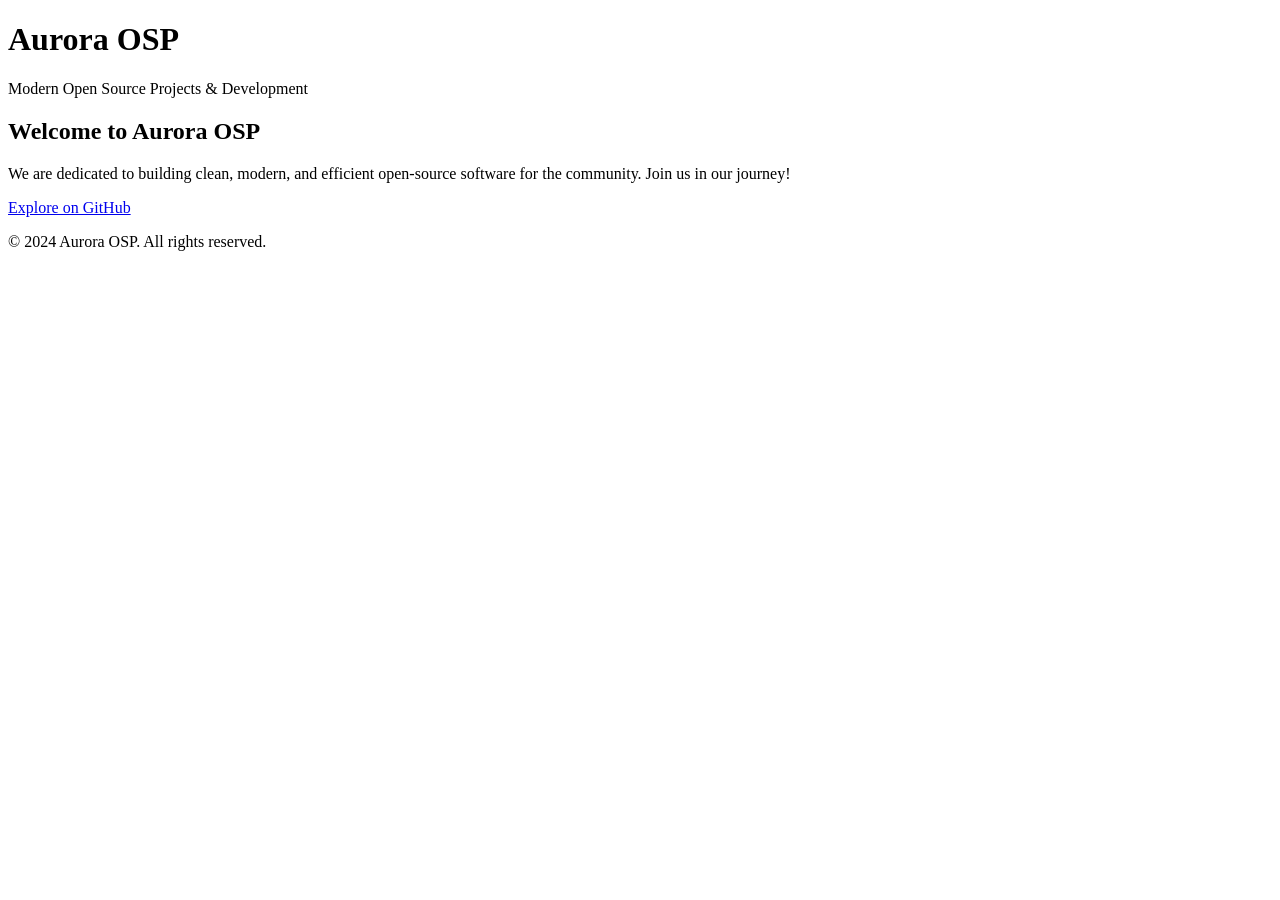
==== index.html @ bedba3b6 "Create index.html" ====
<!DOCTYPE html>
<html lang="en">
<head>
  <meta charset="UTF-8">
  <meta name="viewport" content="width=device-width, initial-scale=1.0">
  <meta name="description" content="Aurora OSP - Modern Open Source Projects">
  <title>Aurora OSP</title>
  <link rel="stylesheet" href="style.css">
</head>
<body>

  <header>
    <div class="container">
      <h1>Aurora OSP</h1>
      <p>Modern Open Source Projects & Development</p>
    </div>
  </header>

  <section class="content">
    <div class="container">
      <h2>Welcome to Aurora OSP</h2>
      <p>We are dedicated to building clean, modern, and efficient open-source software for the community. Join us in our journey!</p>
      <a href="https://github.com/AuroraOSP" class="btn">Explore on GitHub</a>
    </div>
  </section>

  <footer>
    <div class="container">
      <p>© 2024 Aurora OSP. All rights reserved.</p>
    </div>
  </footer>

</body>
</html>
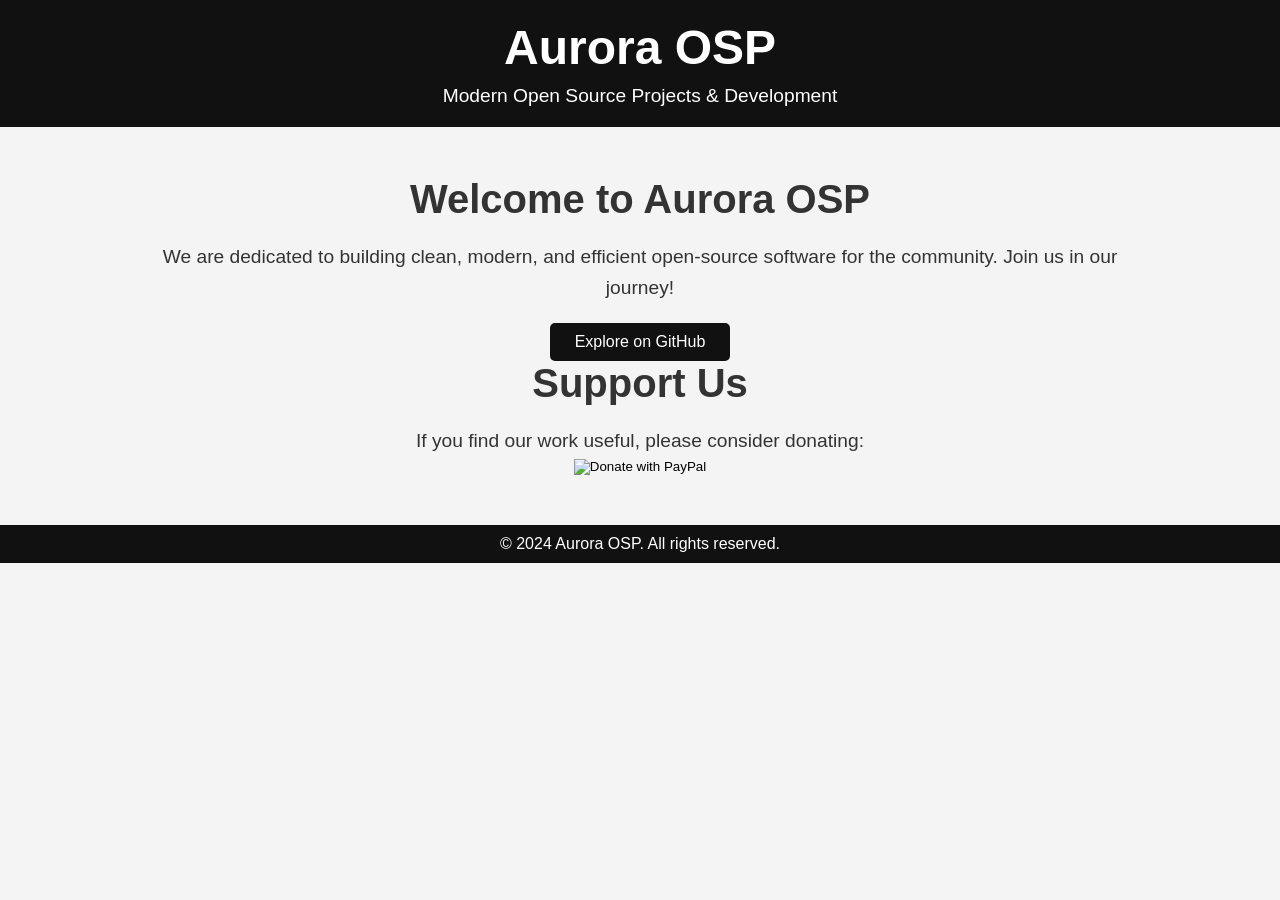
==== commit e3a84de4: "Add donation link" ====
--- a/index.html
+++ b/index.html
@@ -22,8 +22,15 @@
       <p>We are dedicated to building clean, modern, and efficient open-source software for the community. Join us in our journey!</p>
       <a href="https://github.com/AuroraOSP" class="btn">Explore on GitHub</a>
     </div>
+
+    <h2>Support Us</h2>
+      <p>If you find our work useful, please consider donating:</p>
+      <form action="https://www.paypal.me/niv268" method="get" target="_blank">
+      <input type="image" src="https://www.paypalobjects.com/en_US/i/btn/btn_donate_LG.gif" border="0" name="submit" alt="Donate with PayPal">
+    </form>
   </section>
 
+  
   <footer>
     <div class="container">
       <p>© 2024 Aurora OSP. All rights reserved.</p>
--- a/style.css
+++ b/style.css
@@ -0,0 +1,69 @@
+* {
+  margin: 0;
+  padding: 0;
+  box-sizing: border-box;
+}
+
+body {
+  font-family: 'Arial', sans-serif;
+  background-color: #f4f4f4;
+  color: #333;
+}
+
+header {
+  background-color: #111;
+  color: #fff;
+  padding: 20px 0;
+  text-align: center;
+}
+
+header h1 {
+  font-size: 3rem;
+}
+
+header p {
+  font-size: 1.2rem;
+  margin-top: 10px;
+}
+
+.container {
+  width: 80%;
+  margin: 0 auto;
+}
+
+section.content {
+  padding: 50px 0;
+  text-align: center;
+}
+
+section.content h2 {
+  font-size: 2.5rem;
+  margin-bottom: 20px;
+}
+
+section.content p {
+  font-size: 1.2rem;
+  line-height: 1.6;
+}
+
+.btn {
+  display: inline-block;
+  margin-top: 20px;
+  padding: 10px 25px;
+  background-color: #111;
+  color: #fff;
+  text-decoration: none;
+  border-radius: 5px;
+  transition: background-color 0.3s ease;
+}
+
+.btn:hover {
+  background-color: #444;
+}
+
+footer {
+  background-color: #111;
+  color: #fff;
+  padding: 10px 0;
+  text-align: center;
+}
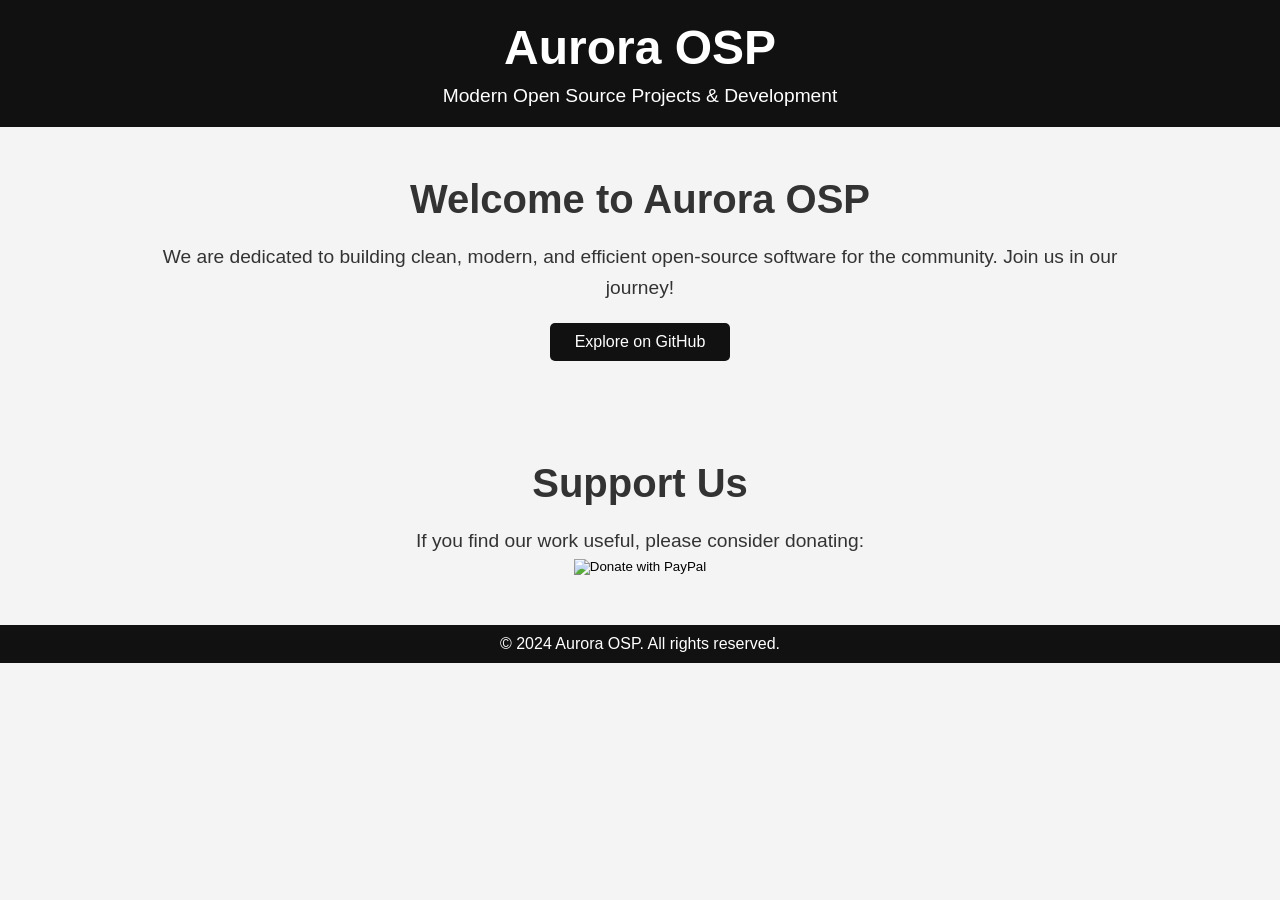
==== commit 8311947c: "Add some space after the ecplore button" ====
--- a/index.html
+++ b/index.html
@@ -23,14 +23,15 @@
       <a href="https://github.com/AuroraOSP" class="btn">Explore on GitHub</a>
     </div>
 
-    <h2>Support Us</h2>
+    <div class="container support-us">
+      <h2>Support Us</h2>
       <p>If you find our work useful, please consider donating:</p>
       <form action="https://www.paypal.me/niv268" method="get" target="_blank">
-      <input type="image" src="https://www.paypalobjects.com/en_US/i/btn/btn_donate_LG.gif" border="0" name="submit" alt="Donate with PayPal">
-    </form>
+        <input type="image" src="https://www.paypalobjects.com/en_US/i/btn/btn_donate_LG.gif" border="0" name="submit" alt="Donate with PayPal">
+      </form>
+    </div>
   </section>
 
-  
   <footer>
     <div class="container">
       <p>© 2024 Aurora OSP. All rights reserved.</p>
--- a/style.css
+++ b/style.css
@@ -49,6 +49,7 @@
 .btn {
   display: inline-block;
   margin-top: 20px;
+  margin-bottom: 50px;
   padding: 10px 25px;
   background-color: #111;
   color: #fff;
@@ -61,9 +62,13 @@
   background-color: #444;
 }
 
+.support-us {
+  margin-top: 50px;
+}
+
 footer {
   background-color: #111;
   color: #fff;
   padding: 10px 0;
   text-align: center;
-}
+}
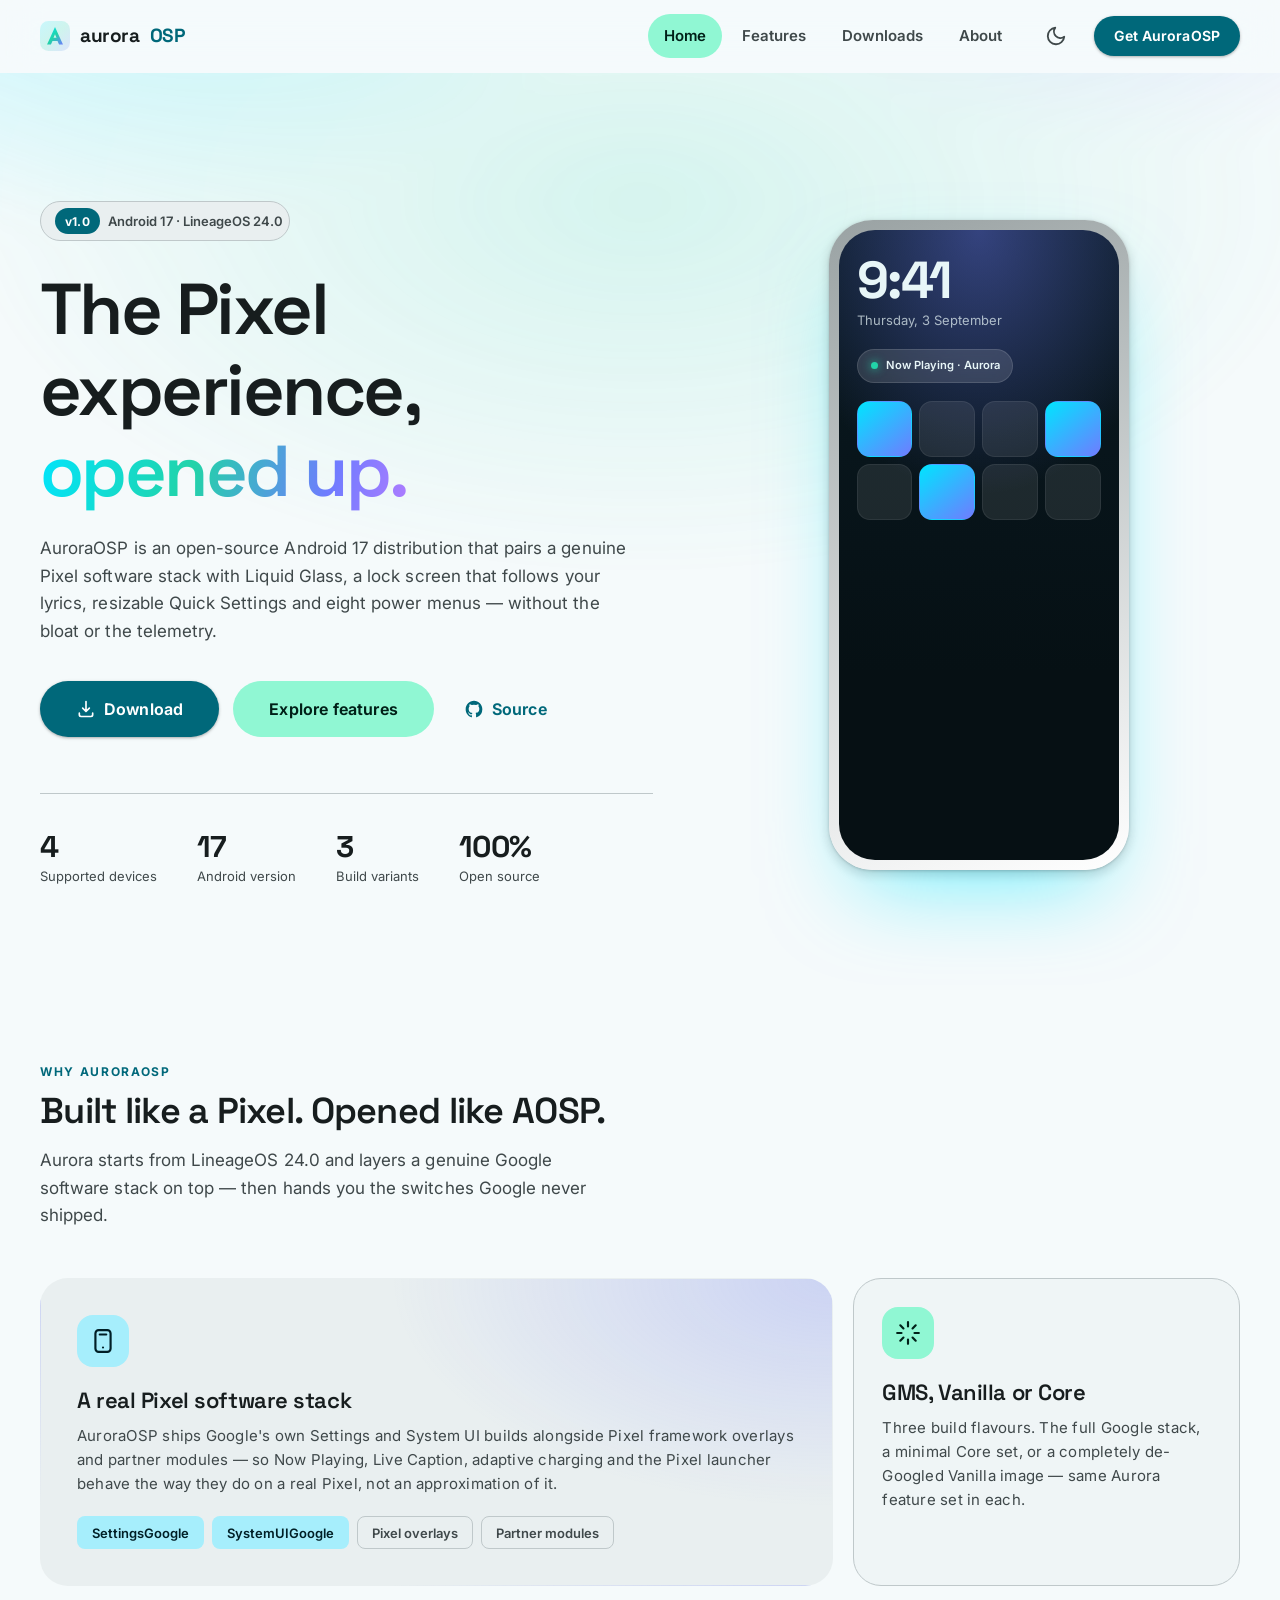
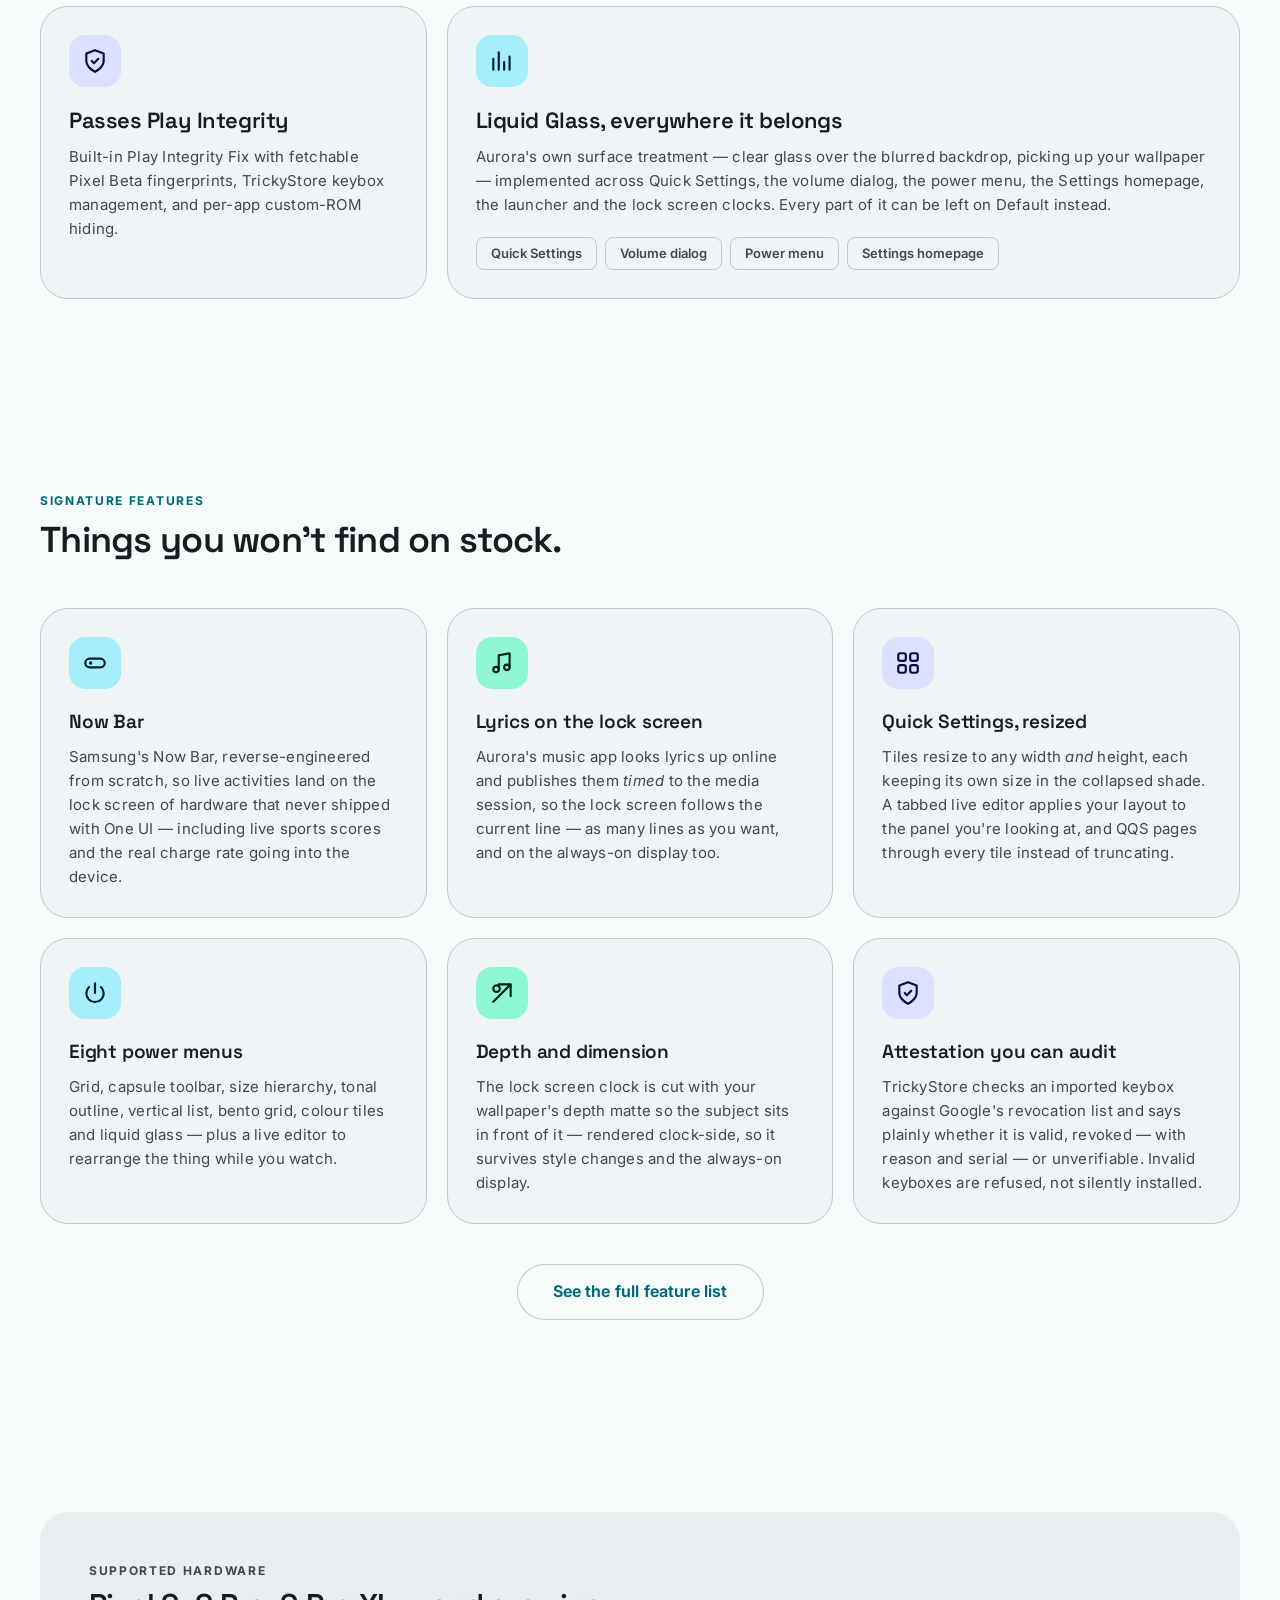
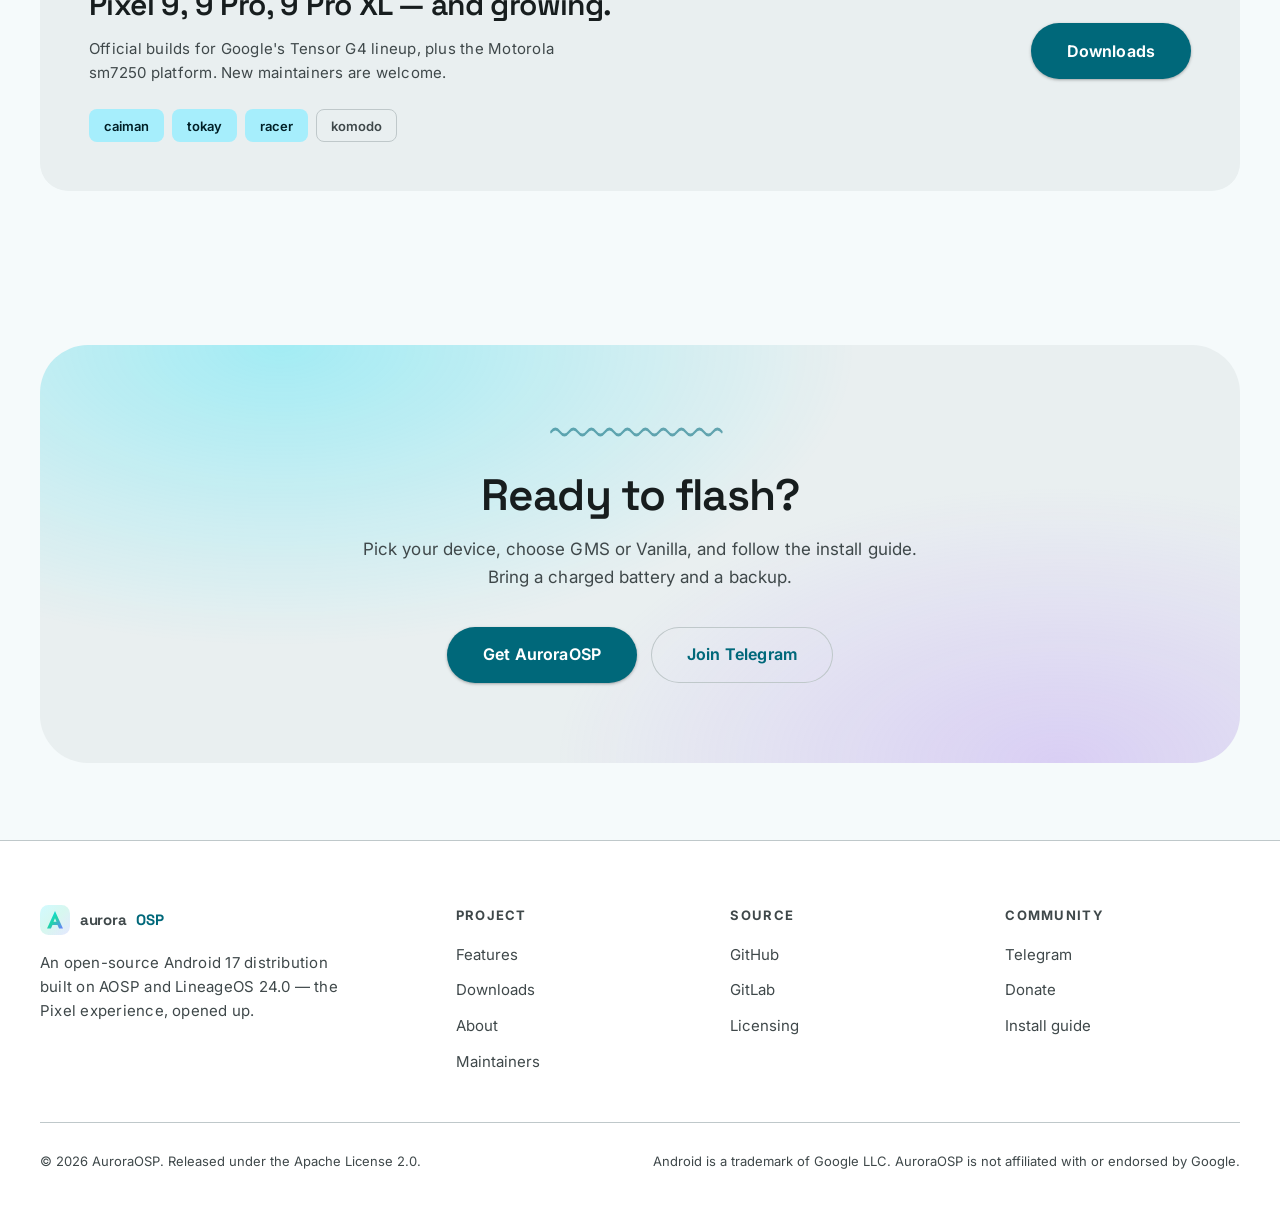
==== commit 46e1ef0c: "It's 2026, lets build a webside  * Thanks Claude  Co-Authored-By: Claude Opus 5 <noreply@anthropic.c" ====
--- a/index.html
+++ b/index.html
@@ -2,41 +2,422 @@
 <html lang="en">
 <head>
   <meta charset="UTF-8">
-  <meta name="viewport" content="width=device-width, initial-scale=1.0">
-  <meta name="description" content="Aurora OSP - Modern Open Source Projects">
-  <title>Aurora OSP</title>
-  <link rel="stylesheet" href="style.css">
+  <meta name="viewport" content="width=device-width, initial-scale=1">
+  <meta name="theme-color" content="#0c1416" media="(prefers-color-scheme: dark)">
+  <meta name="theme-color" content="#f5fafb" media="(prefers-color-scheme: light)">
+  <link rel="preconnect" href="https://fonts.googleapis.com">
+  <link rel="preconnect" href="https://fonts.gstatic.com" crossorigin>
+  <link rel="stylesheet" href="https://fonts.googleapis.com/css2?family=Inter:wght@400;500;600;700&family=Space+Grotesk:wght@500;600;700&family=JetBrains+Mono:wght@400;500&display=swap">
+  <link rel="stylesheet" href="assets/css/m3.css">
+  <link rel="stylesheet" href="assets/css/style.css">
+  <link rel="icon" href="assets/img/favicon.svg" type="image/svg+xml">
+  <script>
+    /* Runs before first paint: marks scripting available (so scroll-reveal can
+       hide elements without stranding no-JS visitors) and applies the stored
+       theme so the page never flashes the wrong one. */
+    (function () {
+      var r = document.documentElement;
+      r.classList.add('js');
+      try {
+        var t = localStorage.getItem('aurora-theme');
+        if (t === 'light' || t === 'dark') r.setAttribute('data-theme', t);
+      } catch (e) {}
+    })();
+  </script>
+  <title>AuroraOSP — The Pixel experience, opened up</title>
+  <meta name="description" content="AuroraOSP is an open-source Android 17 distribution built on LineageOS 24.0, pairing a genuine Pixel software stack with Liquid Glass, the Now Bar, lock screen lyrics and resizable Quick Settings.">
+  <meta property="og:type" content="website">
+  <meta property="og:title" content="AuroraOSP — The Pixel experience, opened up">
+  <meta property="og:description" content="AuroraOSP is an open-source Android 17 distribution built on LineageOS 24.0, pairing a genuine Pixel software stack with Liquid Glass, the Now Bar, lock screen lyrics and resizable Quick Settings.">
+  <meta property="og:site_name" content="AuroraOSP">
+  <meta name="twitter:card" content="summary_large_image">
 </head>
 <body>
 
-  <header>
-    <div class="container">
-      <h1>Aurora OSP</h1>
-      <p>Modern Open Source Projects & Development</p>
+  <a class="visually-hidden" href="#main">Skip to content</a>
+
+  <header class="appbar">
+    <div class="wrap appbar__inner">
+      <a class="brand" href="index.html">
+        <svg class="brand__mark" viewBox="0 0 32 32" aria-hidden="true">
+          <defs>
+            <linearGradient id="bm" x1="0" y1="0" x2="1" y2="1">
+              <stop offset="0" stop-color="#00e5ff"/><stop offset=".5" stop-color="#22d3a8"/><stop offset="1" stop-color="#6f7cff"/>
+            </linearGradient>
+          </defs>
+          <rect width="32" height="32" rx="9" fill="url(#bm)" opacity=".18"/>
+          <path d="M16 6.5 24.5 25h-4.2l-1.6-3.8h-5.4L11.7 25H7.5L16 6.5Zm0 7.6-1.6 3.8h3.2L16 14.1Z" fill="url(#bm)"/>
+        </svg>
+        aurora<em>OSP</em>
+      </a>
+
+      <nav class="nav" id="primary-nav" aria-label="Primary">
+        <a href="index.html" aria-current="page">Home</a>
+        <a href="features.html">Features</a>
+        <a href="downloads.html">Downloads</a>
+        <a href="about.html">About</a>
+      </nav>
+
+      <button class="icon-btn" data-theme-toggle type="button" aria-label="Toggle theme">
+        <svg data-icon="sun" viewBox="0 0 24 24" fill="none" stroke="currentColor" stroke-width="2" stroke-linecap="round" aria-hidden="true" hidden>
+          <circle cx="12" cy="12" r="4"/><path d="M12 2v2m0 16v2M4.9 4.9l1.4 1.4m11.4 11.4 1.4 1.4M2 12h2m16 0h2M4.9 19.1l1.4-1.4M17.7 6.3l1.4-1.4"/>
+        </svg>
+        <svg data-icon="moon" viewBox="0 0 24 24" fill="none" stroke="currentColor" stroke-width="2" stroke-linecap="round" stroke-linejoin="round" aria-hidden="true">
+          <path d="M21 12.8A9 9 0 1 1 11.2 3a7 7 0 0 0 9.8 9.8Z"/>
+        </svg>
+      </button>
+
+      <a class="btn btn--filled btn--sm appbar__cta" href="downloads.html">Get AuroraOSP</a>
+
+      <button class="icon-btn nav-toggle" data-nav-toggle type="button" aria-expanded="false" aria-controls="primary-nav" aria-label="Toggle navigation">
+        <svg viewBox="0 0 24 24" fill="none" stroke="currentColor" stroke-width="2" stroke-linecap="round" aria-hidden="true">
+          <path d="M4 7h16M4 12h16M4 17h16"/>
+        </svg>
+      </button>
     </div>
   </header>
 
-  <section class="content">
-    <div class="container">
-      <h2>Welcome to Aurora OSP</h2>
-      <p>We are dedicated to building clean, modern, and efficient open-source software for the community. Join us in our journey!</p>
-      <a href="https://github.com/AuroraOSP" class="btn">Explore on GitHub</a>
-    </div>
-
-    <div class="container support-us">
-      <h2>Support Us</h2>
-      <p>If you find our work useful, please consider donating:</p>
-      <form action="https://www.paypal.me/niv268" method="get" target="_blank">
-        <input type="image" src="https://www.paypalobjects.com/en_US/i/btn/btn_donate_LG.gif" border="0" name="submit" alt="Donate with PayPal">
-      </form>
-    </div>
-  </section>
-
-  <footer>
-    <div class="container">
-      <p>© 2024 Aurora OSP. All rights reserved.</p>
+  <main id="main">
+
+    <!-- ================================================== HERO -->
+    <section class="hero">
+      <div class="wrap hero__grid">
+        <div>
+          <span class="hero__badge"><b>v1.0</b> Android 17 &middot; LineageOS 24.0</span>
+
+          <h1 class="display-lg">The Pixel experience,<br><span class="grad">opened up.</span></h1>
+
+          <p class="hero__lede body-lg">
+            AuroraOSP is an open-source Android 17 distribution that pairs a genuine Pixel software
+            stack with Liquid Glass, a lock screen that follows your lyrics, resizable Quick Settings
+            and eight power menus — without the bloat or the telemetry.
+          </p>
+
+          <div class="hero__actions">
+            <a class="btn btn--filled btn--lg" href="downloads.html">
+              <svg class="icon" viewBox="0 0 24 24" fill="none" stroke="currentColor" stroke-width="2" stroke-linecap="round" stroke-linejoin="round" aria-hidden="true">
+                <path d="M12 3v12m0 0 4-4m-4 4-4-4M4 17v2a2 2 0 0 0 2 2h12a2 2 0 0 0 2-2v-2"/>
+              </svg>
+              Download
+            </a>
+            <a class="btn btn--tonal btn--lg" href="features.html">Explore features</a>
+            <a class="btn btn--text btn--lg" href="https://github.com/auroraOSP" rel="noopener">
+              <svg class="icon" viewBox="0 0 24 24" fill="currentColor" aria-hidden="true">
+                <path d="M12 2C6.48 2 2 6.58 2 12.25c0 4.53 2.87 8.37 6.84 9.73.5.1.68-.22.68-.49l-.01-1.9c-2.78.62-3.37-1.22-3.37-1.22-.46-1.19-1.11-1.5-1.11-1.5-.91-.64.07-.62.07-.62 1 .07 1.53 1.06 1.53 1.06.9 1.57 2.34 1.12 2.91.85.09-.66.35-1.12.63-1.37-2.22-.26-4.56-1.14-4.56-5.05 0-1.12.39-2.03 1.03-2.74-.1-.26-.45-1.3.1-2.71 0 0 .84-.28 2.75 1.05a9.3 9.3 0 0 1 5 0c1.91-1.33 2.75-1.05 2.75-1.05.55 1.41.2 2.45.1 2.71.64.71 1.03 1.62 1.03 2.74 0 3.92-2.34 4.78-4.57 5.04.36.32.68.94.68 1.9l-.01 2.81c0 .27.18.6.69.49A10.26 10.26 0 0 0 22 12.25C22 6.58 17.52 2 12 2Z"/>
+              </svg>
+              Source
+            </a>
+          </div>
+
+          <div class="hero__stats">
+            <div><strong>4</strong><span>Supported devices</span></div>
+            <div><strong>17</strong><span>Android version</span></div>
+            <div><strong>3</strong><span>Build variants</span></div>
+            <div><strong>100%</strong><span>Open source</span></div>
+          </div>
+        </div>
+
+        <div class="phone" aria-hidden="true">
+          <div class="phone__screen">
+            <div class="phone__time">9:41</div>
+            <div class="phone__date">Thursday, 3 September</div>
+            <div class="phone__chip"><i></i> Now Playing &middot; Aurora</div>
+            <div class="phone__tiles">
+              <i></i><i></i><i></i><i></i><i></i><i></i><i></i><i></i>
+            </div>
+            <div class="phone__pulse"></div>
+          </div>
+        </div>
+      </div>
+    </section>
+
+    <!-- ================================================== PILLARS -->
+    <section class="section section--tight">
+      <div class="wrap">
+        <div class="section__head" data-reveal>
+          <p class="overline">Why AuroraOSP</p>
+          <h2 class="headline-lg">Built like a Pixel. Opened like AOSP.</h2>
+          <p class="body-lg">
+            Aurora starts from LineageOS 24.0 and layers a genuine Google software stack on top —
+            then hands you the switches Google never shipped.
+          </p>
+        </div>
+
+        <div class="bento">
+          <article class="card card--hero span-4" data-reveal>
+            <div class="feature__icon">
+              <svg viewBox="0 0 24 24" fill="none" stroke="currentColor" stroke-width="2" stroke-linecap="round" stroke-linejoin="round" aria-hidden="true">
+                <rect x="5" y="2" width="14" height="20" rx="3"/><path d="M9 6h6M12 18h.01"/>
+              </svg>
+            </div>
+            <h3 class="headline-sm">A real Pixel software stack</h3>
+            <p class="body-md">
+              AuroraOSP ships Google's own Settings and System UI builds alongside Pixel framework
+              overlays and partner modules — so Now Playing, Live Caption, adaptive charging and the
+              Pixel launcher behave the way they do on a real Pixel, not an approximation of it.
+            </p>
+            <div class="chip-row card__meta">
+              <span class="chip chip--accent">SettingsGoogle</span>
+              <span class="chip chip--accent">SystemUIGoogle</span>
+              <span class="chip">Pixel overlays</span>
+              <span class="chip">Partner modules</span>
+            </div>
+          </article>
+
+          <article class="card card--interactive span-2" data-reveal data-reveal-delay="60">
+            <div class="feature__icon feature__icon--s">
+              <svg viewBox="0 0 24 24" fill="none" stroke="currentColor" stroke-width="2" stroke-linecap="round" stroke-linejoin="round" aria-hidden="true">
+                <path d="M12 2v4m0 12v4M2 12h4m12 0h4M4.9 4.9l2.9 2.9m8.4 8.4 2.9 2.9M4.9 19.1l2.9-2.9m8.4-8.4 2.9-2.9"/>
+              </svg>
+            </div>
+            <h3 class="headline-sm">GMS, Vanilla or Core</h3>
+            <p class="body-md">
+              Three build flavours. The full Google stack, a minimal Core set, or a completely
+              de-Googled Vanilla image — same Aurora feature set in each.
+            </p>
+          </article>
+
+          <article class="card card--interactive span-2" data-reveal>
+            <div class="feature__icon feature__icon--t">
+              <svg viewBox="0 0 24 24" fill="none" stroke="currentColor" stroke-width="2" stroke-linecap="round" stroke-linejoin="round" aria-hidden="true">
+                <path d="M12 22s8-4 8-10V5l-8-3-8 3v7c0 6 8 10 8 10Z"/><path d="m9 12 2 2 4-4"/>
+              </svg>
+            </div>
+            <h3 class="headline-sm">Passes Play Integrity</h3>
+            <p class="body-md">
+              Built-in Play Integrity Fix with fetchable Pixel Beta fingerprints, TrickyStore keybox
+              management, and per-app custom-ROM hiding.
+            </p>
+          </article>
+
+          <article class="card card--interactive span-4" data-reveal data-reveal-delay="60">
+            <div class="feature__icon">
+              <svg viewBox="0 0 24 24" fill="none" stroke="currentColor" stroke-width="2" stroke-linecap="round" stroke-linejoin="round" aria-hidden="true">
+                <path d="M4 20V10m5 10V4m5 16v-7m5 7V8"/>
+              </svg>
+            </div>
+            <h3 class="headline-sm">Liquid Glass, everywhere it belongs</h3>
+            <p class="body-md">
+              Aurora's own surface treatment — clear glass over the blurred backdrop, picking up your
+              wallpaper — implemented across Quick Settings, the volume dialog, the power menu, the
+              Settings homepage, the launcher and the lock screen clocks. Every part of it can be
+              left on Default instead.
+            </p>
+            <div class="chip-row card__meta">
+              <span class="chip">Quick Settings</span>
+              <span class="chip">Volume dialog</span>
+              <span class="chip">Power menu</span>
+              <span class="chip">Settings homepage</span>
+            </div>
+          </article>
+        </div>
+      </div>
+    </section>
+
+    <!-- ================================================== HIGHLIGHTS -->
+    <section class="section">
+      <div class="wrap">
+        <div class="section__head" data-reveal>
+          <p class="overline">Signature features</p>
+          <h2 class="headline-lg">Things you won't find on stock.</h2>
+        </div>
+
+        <div class="grid grid--3">
+          <article class="card card--interactive" data-reveal>
+            <div class="feature__icon">
+              <svg viewBox="0 0 24 24" fill="none" stroke="currentColor" stroke-width="2" stroke-linecap="round" stroke-linejoin="round" aria-hidden="true">
+                <rect x="3" y="8" width="18" height="8" rx="4"/><circle cx="8" cy="12" r="1.6" fill="currentColor" stroke="none"/>
+              </svg>
+            </div>
+            <h3 class="title-lg">Now Bar</h3>
+            <p class="body-md">
+              Samsung's Now Bar, reverse-engineered from scratch, so live activities land on the lock
+              screen of hardware that never shipped with One UI — including live sports scores and the
+              real charge rate going into the device.
+            </p>
+          </article>
+
+          <article class="card card--interactive" data-reveal data-reveal-delay="60">
+            <div class="feature__icon feature__icon--s">
+              <svg viewBox="0 0 24 24" fill="none" stroke="currentColor" stroke-width="2" stroke-linecap="round" stroke-linejoin="round" aria-hidden="true">
+                <path d="M9 18V5l10-2v13"/><circle cx="6.5" cy="18" r="2.5"/><circle cx="16.5" cy="16" r="2.5"/>
+              </svg>
+            </div>
+            <h3 class="title-lg">Lyrics on the lock screen</h3>
+            <p class="body-md">
+              Aurora's music app looks lyrics up online and publishes them <em>timed</em> to the media
+              session, so the lock screen follows the current line — as many lines as you want, and
+              on the always-on display too.
+            </p>
+          </article>
+
+          <article class="card card--interactive" data-reveal data-reveal-delay="120">
+            <div class="feature__icon feature__icon--t">
+              <svg viewBox="0 0 24 24" fill="none" stroke="currentColor" stroke-width="2" stroke-linecap="round" stroke-linejoin="round" aria-hidden="true">
+                <rect x="3" y="3" width="7" height="7" rx="2"/><rect x="14" y="3" width="7" height="7" rx="2"/><rect x="3" y="14" width="7" height="7" rx="2"/><rect x="14" y="14" width="7" height="7" rx="2"/>
+              </svg>
+            </div>
+            <h3 class="title-lg">Quick Settings, resized</h3>
+            <p class="body-md">
+              Tiles resize to any width <em>and</em> height, each keeping its own size in the collapsed
+              shade. A tabbed live editor applies your layout to the panel you're looking at, and QQS
+              pages through every tile instead of truncating.
+            </p>
+          </article>
+
+          <article class="card card--interactive" data-reveal>
+            <div class="feature__icon">
+              <svg viewBox="0 0 24 24" fill="none" stroke="currentColor" stroke-width="2" stroke-linecap="round" stroke-linejoin="round" aria-hidden="true">
+                <path d="M12 3v9"/><path d="M6.5 6.5a8 8 0 1 0 11 0"/>
+              </svg>
+            </div>
+            <h3 class="title-lg">Eight power menus</h3>
+            <p class="body-md">
+              Grid, capsule toolbar, size hierarchy, tonal outline, vertical list, bento grid, colour
+              tiles and liquid glass — plus a live editor to rearrange the thing while you watch.
+            </p>
+          </article>
+
+          <article class="card card--interactive" data-reveal data-reveal-delay="60">
+            <div class="feature__icon feature__icon--s">
+              <svg viewBox="0 0 24 24" fill="none" stroke="currentColor" stroke-width="2" stroke-linecap="round" stroke-linejoin="round" aria-hidden="true">
+                <path d="M4 20 20 4M9 4h11v11"/><circle cx="7" cy="8" r="3"/>
+              </svg>
+            </div>
+            <h3 class="title-lg">Depth and dimension</h3>
+            <p class="body-md">
+              The lock screen clock is cut with your wallpaper's depth matte so the subject sits in
+              front of it — rendered clock-side, so it survives style changes and the always-on
+              display.
+            </p>
+          </article>
+
+          <article class="card card--interactive" data-reveal data-reveal-delay="120">
+            <div class="feature__icon feature__icon--t">
+              <svg viewBox="0 0 24 24" fill="none" stroke="currentColor" stroke-width="2" stroke-linecap="round" stroke-linejoin="round" aria-hidden="true">
+                <path d="M12 22s8-4 8-10V5l-8-3-8 3v7c0 6 8 10 8 10Z"/><path d="m9 12 2 2 4-4"/>
+              </svg>
+            </div>
+            <h3 class="title-lg">Attestation you can audit</h3>
+            <p class="body-md">
+              TrickyStore checks an imported keybox against Google's revocation list and says plainly
+              whether it is valid, revoked — with reason and serial — or unverifiable. Invalid keyboxes
+              are refused, not silently installed.
+            </p>
+          </article>
+        </div>
+
+        <div style="margin-top:2.5rem;display:flex;justify-content:center" data-reveal>
+          <a class="btn btn--outlined btn--lg" href="features.html">See the full feature list</a>
+        </div>
+      </div>
+    </section>
+
+    <!-- ================================================== DEVICES STRIP -->
+    <section class="section section--tight">
+      <div class="wrap">
+        <div class="card card--filled" data-reveal style="padding:clamp(2rem,4vw,3rem)">
+          <div style="display:grid;grid-template-columns:1fr auto;gap:2rem;align-items:center" class="strip">
+            <div>
+              <p class="overline">Supported hardware</p>
+              <h2 class="headline-md" style="margin:.5rem 0 1rem">Pixel 9, 9 Pro, 9 Pro XL — and growing.</h2>
+              <p class="body-md" style="color:var(--md-on-surface-variant);max-width:52ch">
+                Official builds for Google's Tensor G4 lineup, plus the Motorola sm7250 platform.
+                New maintainers are welcome.
+              </p>
+              <div class="chip-row" style="margin-top:1.5rem">
+                <span class="chip chip--accent">caiman</span>
+                <span class="chip chip--accent">tokay</span>
+                <span class="chip chip--accent">racer</span>
+                <span class="chip">komodo</span>
+              </div>
+            </div>
+            <a class="btn btn--filled btn--lg" href="downloads.html">Downloads</a>
+          </div>
+        </div>
+      </div>
+    </section>
+
+    <!-- ================================================== CTA -->
+    <section class="section section--tight">
+      <div class="wrap">
+        <div class="cta" data-reveal>
+          <svg class="wavy-rule" viewBox="0 0 400 14" preserveAspectRatio="none" aria-hidden="true" style="max-width:180px;margin:0 auto 2rem">
+            <path d="M2 7q10-6 20 0t20 0 20 0 20 0 20 0 20 0 20 0 20 0 20 0 20 0 20 0 20 0 20 0 20 0 20 0 20 0 20 0 20 0 20 0"/>
+          </svg>
+          <h2 class="display-sm">Ready to flash?</h2>
+          <p class="body-lg">
+            Pick your device, choose GMS or Vanilla, and follow the install guide.
+            Bring a charged battery and a backup.
+          </p>
+          <div class="hero__actions">
+            <a class="btn btn--filled btn--lg" href="downloads.html">Get AuroraOSP</a>
+            <a class="btn btn--outlined btn--lg" href="https://t.me/auroraOSP" rel="noopener">Join Telegram</a>
+          </div>
+        </div>
+      </div>
+    </section>
+
+  </main>
+
+  <footer class="footer">
+    <div class="wrap">
+      <div class="footer__grid">
+        <div>
+          <a class="brand" href="index.html" style="margin-bottom:1rem">
+            <svg class="brand__mark" viewBox="0 0 32 32" aria-hidden="true">
+              <defs>
+                <linearGradient id="fm" x1="0" y1="0" x2="1" y2="1">
+                  <stop offset="0" stop-color="#00e5ff"/><stop offset=".5" stop-color="#22d3a8"/><stop offset="1" stop-color="#6f7cff"/>
+                </linearGradient>
+              </defs>
+              <rect width="32" height="32" rx="9" fill="url(#fm)" opacity=".18"/>
+              <path d="M16 6.5 24.5 25h-4.2l-1.6-3.8h-5.4L11.7 25H7.5L16 6.5Zm0 7.6-1.6 3.8h3.2L16 14.1Z" fill="url(#fm)"/>
+            </svg>
+            aurora<em>OSP</em>
+          </a>
+          <p class="body-md" style="color:var(--md-on-surface-variant);max-width:34ch">
+            An open-source Android 17 distribution built on AOSP and LineageOS 24.0 — the Pixel experience, opened up.
+          </p>
+        </div>
+
+        <div>
+          <h4>Project</h4>
+          <ul>
+            <li><a href="features.html">Features</a></li>
+            <li><a href="downloads.html">Downloads</a></li>
+            <li><a href="about.html">About</a></li>
+            <li><a href="about.html#team">Maintainers</a></li>
+          </ul>
+        </div>
+
+        <div>
+          <h4>Source</h4>
+          <ul>
+            <li><a href="https://github.com/auroraOSP" rel="noopener">GitHub</a></li>
+            <li><a href="https://gitlab.com/auroraOSP" rel="noopener">GitLab</a></li>
+            <li><a href="about.html#license">Licensing</a></li>
+          </ul>
+        </div>
+
+        <div>
+          <h4>Community</h4>
+          <ul>
+            <li><a href="https://t.me/auroraOSP" rel="noopener">Telegram</a></li>
+            <li><a href="https://www.paypal.me/niv268" rel="noopener">Donate</a></li>
+            <li><a href="downloads.html#install">Install guide</a></li>
+          </ul>
+        </div>
+      </div>
+
+      <div class="footer__base">
+        <p>&copy; <span data-year>2026</span> AuroraOSP. Released under the Apache License 2.0.</p>
+        <p>Android is a trademark of Google LLC. AuroraOSP is not affiliated with or endorsed by Google.</p>
+      </div>
     </div>
   </footer>
 
+  <script src="assets/js/main.js"></script>
+
 </body>
 </html>
--- a/assets/css/m3.css
+++ b/assets/css/m3.css
@@ -0,0 +1,618 @@
+/* ==========================================================================
+   AuroraOSP — Material 3 Expressive design system
+   Tokens, shape scale, expressive motion, and components.
+   ========================================================================== */
+
+/* --------------------------------------------------------------------------
+   1. Color tokens — dark-first "deep aurora" scheme
+   -------------------------------------------------------------------------- */
+:root {
+  color-scheme: light dark;
+
+  /* Light scheme (default) */
+  --md-primary: #00687a;
+  --md-on-primary: #ffffff;
+  --md-primary-container: #a6eefc;
+  --md-on-primary-container: #001f26;
+
+  --md-secondary: #006b54;
+  --md-on-secondary: #ffffff;
+  --md-secondary-container: #90f7d3;
+  --md-on-secondary-container: #002018;
+
+  --md-tertiary: #4f5b92;
+  --md-on-tertiary: #ffffff;
+  --md-tertiary-container: #dee0ff;
+  --md-on-tertiary-container: #060e43;
+
+  --md-error: #ba1a1a;
+  --md-on-error: #ffffff;
+  --md-error-container: #ffdad6;
+  --md-on-error-container: #410002;
+
+  --md-surface: #f5fafb;
+  --md-on-surface: #171d1e;
+  --md-surface-dim: #d5dbdc;
+  --md-surface-bright: #f5fafb;
+  --md-surface-container-lowest: #ffffff;
+  --md-surface-container-low: #eff5f6;
+  --md-surface-container: #e9eff0;
+  --md-surface-container-high: #e3e9eb;
+  --md-surface-container-highest: #dee4e5;
+  --md-on-surface-variant: #3f484a;
+
+  --md-outline: #6f797a;
+  --md-outline-variant: #bfc8ca;
+
+  --md-inverse-surface: #2b3133;
+  --md-inverse-on-surface: #ecf2f3;
+  --md-inverse-primary: #55d6ec;
+
+  --md-scrim: 0 0 0;
+
+  /* Aurora accent ramp — used for gradients and glow, not for text */
+  --aurora-1: #00e5ff;
+  --aurora-2: #22d3a8;
+  --aurora-3: #6f7cff;
+  --aurora-4: #b07cff;
+
+  --md-shadow-1: 0 1px 2px rgb(0 0 0 / .18), 0 1px 3px 1px rgb(0 0 0 / .10);
+  --md-shadow-2: 0 1px 2px rgb(0 0 0 / .18), 0 2px 6px 2px rgb(0 0 0 / .10);
+  --md-shadow-3: 0 4px 8px 3px rgb(0 0 0 / .10), 0 1px 3px rgb(0 0 0 / .18);
+}
+
+@media (prefers-color-scheme: dark) {
+  :root:not([data-theme="light"]) {
+    --md-primary: #55d6ec;
+    --md-on-primary: #00363f;
+    --md-primary-container: #004e5b;
+    --md-on-primary-container: #a6eefc;
+    --md-secondary: #74dab8;
+    --md-on-secondary: #00382a;
+    --md-secondary-container: #00513f;
+    --md-on-secondary-container: #90f7d3;
+    --md-tertiary: #bcc3ff;
+    --md-on-tertiary: #1f2b60;
+    --md-tertiary-container: #374278;
+    --md-on-tertiary-container: #dee0ff;
+    --md-error: #ffb4ab;
+    --md-on-error: #690005;
+    --md-error-container: #93000a;
+    --md-on-error-container: #ffdad6;
+    --md-surface: #0c1416;
+    --md-on-surface: #dde4e5;
+    --md-surface-dim: #0c1416;
+    --md-surface-bright: #323a3b;
+    --md-surface-container-lowest: #060e10;
+    --md-surface-container-low: #141c1e;
+    --md-surface-container: #182022;
+    --md-surface-container-high: #222b2c;
+    --md-surface-container-highest: #2d3537;
+    --md-on-surface-variant: #bfc8ca;
+    --md-outline: #899294;
+    --md-outline-variant: #3f484a;
+    --md-inverse-surface: #dde4e5;
+    --md-inverse-on-surface: #2b3133;
+    --md-inverse-primary: #00687a;
+    --md-shadow-1: 0 1px 2px rgb(0 0 0 / .40), 0 1px 3px 1px rgb(0 0 0 / .22);
+    --md-shadow-2: 0 1px 2px rgb(0 0 0 / .40), 0 2px 6px 2px rgb(0 0 0 / .22);
+    --md-shadow-3: 0 4px 8px 3px rgb(0 0 0 / .22), 0 1px 3px rgb(0 0 0 / .40);
+  }
+}
+
+:root[data-theme="dark"] {
+  --md-primary: #55d6ec;
+  --md-on-primary: #00363f;
+  --md-primary-container: #004e5b;
+  --md-on-primary-container: #a6eefc;
+
+  --md-secondary: #74dab8;
+  --md-on-secondary: #00382a;
+  --md-secondary-container: #00513f;
+  --md-on-secondary-container: #90f7d3;
+
+  --md-tertiary: #bcc3ff;
+  --md-on-tertiary: #1f2b60;
+  --md-tertiary-container: #374278;
+  --md-on-tertiary-container: #dee0ff;
+
+  --md-error: #ffb4ab;
+  --md-on-error: #690005;
+  --md-error-container: #93000a;
+  --md-on-error-container: #ffdad6;
+
+  --md-surface: #0c1416;
+  --md-on-surface: #dde4e5;
+  --md-surface-dim: #0c1416;
+  --md-surface-bright: #323a3b;
+  --md-surface-container-lowest: #060e10;
+  --md-surface-container-low: #141c1e;
+  --md-surface-container: #182022;
+  --md-surface-container-high: #222b2c;
+  --md-surface-container-highest: #2d3537;
+  --md-on-surface-variant: #bfc8ca;
+
+  --md-outline: #899294;
+  --md-outline-variant: #3f484a;
+
+  --md-inverse-surface: #dde4e5;
+  --md-inverse-on-surface: #2b3133;
+  --md-inverse-primary: #00687a;
+
+  --md-shadow-1: 0 1px 2px rgb(0 0 0 / .40), 0 1px 3px 1px rgb(0 0 0 / .22);
+  --md-shadow-2: 0 1px 2px rgb(0 0 0 / .40), 0 2px 6px 2px rgb(0 0 0 / .22);
+  --md-shadow-3: 0 4px 8px 3px rgb(0 0 0 / .22), 0 1px 3px rgb(0 0 0 / .40);
+}
+
+/* --------------------------------------------------------------------------
+   2. Shape scale — M3 Expressive adds the "increased" and XXL steps
+   -------------------------------------------------------------------------- */
+:root {
+  --shape-xs: 4px;
+  --shape-sm: 8px;
+  --shape-md: 12px;
+  --shape-lg: 16px;
+  --shape-lg-inc: 20px;
+  --shape-xl: 28px;
+  --shape-xl-inc: 32px;
+  --shape-xxl: 48px;
+  --shape-full: 999px;
+}
+
+/* --------------------------------------------------------------------------
+   3. Motion — expressive spatial springs
+   -------------------------------------------------------------------------- */
+:root {
+  --ease-standard: cubic-bezier(.2, 0, 0, 1);
+  --ease-emphasized: cubic-bezier(.2, 0, 0, 1);
+  --ease-spatial-fast: cubic-bezier(.42, 1.67, .21, .90);
+  --ease-spatial: cubic-bezier(.38, 1.21, .22, 1);
+  --ease-effects: cubic-bezier(.34, .80, .34, 1);
+  --dur-short: 150ms;
+  --dur-medium: 300ms;
+  --dur-long: 500ms;
+}
+
+@media (prefers-reduced-motion: reduce) {
+  *, *::before, *::after {
+    animation-duration: .01ms !important;
+    animation-iteration-count: 1 !important;
+    transition-duration: .01ms !important;
+    scroll-behavior: auto !important;
+  }
+}
+
+/* --------------------------------------------------------------------------
+   4. Typography — emphasized type scale
+   -------------------------------------------------------------------------- */
+:root {
+  --font-brand: "Space Grotesk", "Google Sans", system-ui, -apple-system, "Segoe UI", Roboto, sans-serif;
+  --font-plain: "Inter", system-ui, -apple-system, "Segoe UI", Roboto, "Helvetica Neue", Arial, sans-serif;
+  --font-mono: "JetBrains Mono", ui-monospace, SFMono-Regular, Menlo, Consolas, monospace;
+}
+
+.display-lg, .display-md, .display-sm,
+.headline-lg, .headline-md, .headline-sm {
+  font-family: var(--font-brand);
+  font-weight: 600;
+  letter-spacing: -.02em;
+  line-height: 1.12;
+  text-wrap: balance;
+}
+
+.display-lg { font-size: clamp(2.75rem, 7vw, 4.5rem); letter-spacing: -.035em; }
+.display-md { font-size: clamp(2.25rem, 5.5vw, 3.5rem); letter-spacing: -.03em; }
+.display-sm { font-size: clamp(2rem, 4.5vw, 2.75rem); }
+.headline-lg { font-size: clamp(1.75rem, 3.5vw, 2.25rem); }
+.headline-md { font-size: clamp(1.5rem, 3vw, 1.875rem); }
+.headline-sm { font-size: 1.375rem; line-height: 1.25; }
+
+.title-lg { font-family: var(--font-brand); font-size: 1.1875rem; font-weight: 600; line-height: 1.35; letter-spacing: -.01em; }
+.title-md { font-family: var(--font-plain); font-size: 1rem; font-weight: 600; line-height: 1.4; letter-spacing: .0094em; }
+.title-sm { font-family: var(--font-plain); font-size: .875rem; font-weight: 600; line-height: 1.43; letter-spacing: .0071em; }
+
+.body-lg { font-size: 1.0625rem; line-height: 1.62; letter-spacing: .0031em; }
+.body-md { font-size: .9375rem; line-height: 1.6; letter-spacing: .0156em; }
+.body-sm { font-size: .8125rem; line-height: 1.55; letter-spacing: .025em; }
+
+.label-lg { font-size: .875rem; font-weight: 600; letter-spacing: .0071em; }
+.label-md { font-size: .75rem; font-weight: 600; letter-spacing: .0417em; }
+.label-sm { font-size: .6875rem; font-weight: 600; letter-spacing: .0455em; }
+
+.overline, .section__head .overline {
+  font-family: var(--font-plain);
+  font-size: .75rem;
+  font-weight: 700;
+  letter-spacing: .14em;
+  text-transform: uppercase;
+  color: var(--md-primary);
+}
+
+/* --------------------------------------------------------------------------
+   5. Base
+   -------------------------------------------------------------------------- */
+*, *::before, *::after { box-sizing: border-box; }
+
+/* SVG defaults to display:inline, which some UA sheets apply after [hidden];
+   make the attribute authoritative so the theme toggle shows one icon. */
+[hidden] { display: none !important; }
+
+html { scroll-behavior: smooth; scroll-padding-top: 88px; }
+
+body {
+  margin: 0;
+  font-family: var(--font-plain);
+  font-size: 1rem;
+  line-height: 1.6;
+  background: var(--md-surface);
+  color: var(--md-on-surface);
+  -webkit-font-smoothing: antialiased;
+  text-rendering: optimizeLegibility;
+  overflow-x: hidden;
+}
+
+h1, h2, h3, h4 { margin: 0; }
+p { margin: 0; }
+a { color: inherit; }
+img, svg { max-width: 100%; }
+ul, ol { margin: 0; padding: 0; }
+
+:focus-visible {
+  outline: 3px solid var(--md-primary);
+  outline-offset: 3px;
+  border-radius: var(--shape-sm);
+}
+
+.wrap {
+  width: min(1200px, 100% - 3rem);
+  margin-inline: auto;
+}
+@media (max-width: 600px) { .wrap { width: min(1200px, 100% - 2rem); } }
+
+.stack > * + * { margin-top: var(--gap, 1rem); }
+.visually-hidden {
+  position: absolute; width: 1px; height: 1px;
+  padding: 0; margin: -1px; overflow: hidden;
+  clip-path: inset(50%); white-space: nowrap;
+}
+
+/* --------------------------------------------------------------------------
+   6. Buttons — filled, tonal, outlined, text + expressive shape morph
+   -------------------------------------------------------------------------- */
+.btn {
+  --btn-bg: var(--md-primary);
+  --btn-fg: var(--md-on-primary);
+  position: relative;
+  display: inline-flex;
+  align-items: center;
+  justify-content: center;
+  gap: .5rem;
+  min-height: 3rem;
+  padding: 0 1.75rem;
+  border: 0;
+  border-radius: var(--shape-full);
+  background: var(--btn-bg);
+  color: var(--btn-fg);
+  font-family: var(--font-plain);
+  font-size: .9375rem;
+  font-weight: 650;
+  letter-spacing: .01em;
+  text-decoration: none;
+  cursor: pointer;
+  white-space: nowrap;
+  overflow: hidden;
+  isolation: isolate;
+  transition:
+    border-radius var(--dur-medium) var(--ease-spatial-fast),
+    transform var(--dur-medium) var(--ease-spatial-fast),
+    box-shadow var(--dur-short) var(--ease-standard),
+    background-color var(--dur-short) var(--ease-standard);
+}
+/* the expressive bit: pill relaxes into a squircle while pressed */
+.btn:hover { border-radius: var(--shape-lg-inc); }
+.btn:active { border-radius: var(--shape-md); transform: scale(.96); }
+
+.btn::after {
+  content: "";
+  position: absolute;
+  inset: 0;
+  background: currentColor;
+  opacity: 0;
+  z-index: -1;
+  transition: opacity var(--dur-short) var(--ease-standard);
+}
+.btn:hover::after { opacity: .08; }
+.btn:active::after { opacity: .12; }
+
+.btn--lg { min-height: 3.5rem; padding: 0 2.25rem; font-size: 1rem; }
+.btn--sm { min-height: 2.5rem; padding: 0 1.25rem; font-size: .875rem; }
+
+.btn--filled { box-shadow: var(--md-shadow-1); }
+.btn--filled:hover { box-shadow: var(--md-shadow-2); }
+
+.btn--tonal {
+  --btn-bg: var(--md-secondary-container);
+  --btn-fg: var(--md-on-secondary-container);
+}
+
+.btn--outlined {
+  --btn-bg: transparent;
+  --btn-fg: var(--md-primary);
+  box-shadow: inset 0 0 0 1px var(--md-outline-variant);
+}
+.btn--outlined:hover { box-shadow: inset 0 0 0 1px var(--md-primary); }
+
+.btn--text {
+  --btn-bg: transparent;
+  --btn-fg: var(--md-primary);
+  padding: 0 1rem;
+}
+
+.btn .icon { width: 1.25em; height: 1.25em; flex: none; }
+
+/* Button group — segmented, expressive squeeze on neighbours */
+.btn-group {
+  display: inline-flex;
+  gap: 3px;
+  padding: 3px;
+  background: var(--md-surface-container);
+  border-radius: var(--shape-full);
+}
+.btn-group .seg {
+  appearance: none;
+  border: 0;
+  background: transparent;
+  color: var(--md-on-surface-variant);
+  font-family: inherit;
+  font-size: .875rem;
+  font-weight: 650;
+  padding: .625rem 1.25rem;
+  border-radius: var(--shape-full);
+  cursor: pointer;
+  transition:
+    background-color var(--dur-short) var(--ease-standard),
+    color var(--dur-short) var(--ease-standard),
+    border-radius var(--dur-medium) var(--ease-spatial-fast);
+}
+.btn-group .seg:hover { background: color-mix(in oklab, var(--md-on-surface) 8%, transparent); }
+.btn-group .seg[aria-selected="true"] {
+  background: var(--md-primary);
+  color: var(--md-on-primary);
+  border-radius: var(--shape-lg);
+}
+
+/* --------------------------------------------------------------------------
+   7. Cards
+   -------------------------------------------------------------------------- */
+.card {
+  position: relative;
+  background: var(--md-surface-container-low);
+  border: 1px solid var(--md-outline-variant);
+  border-radius: var(--shape-xl);
+  padding: 1.75rem;
+  transition:
+    transform var(--dur-medium) var(--ease-spatial),
+    border-radius var(--dur-medium) var(--ease-spatial),
+    border-color var(--dur-short) var(--ease-standard),
+    background-color var(--dur-short) var(--ease-standard);
+}
+.card--interactive { cursor: pointer; }
+.card--interactive:hover {
+  transform: translateY(-4px);
+  border-radius: var(--shape-xl-inc);
+  border-color: color-mix(in oklab, var(--md-primary) 45%, var(--md-outline-variant));
+  background: var(--md-surface-container);
+}
+.card--filled { background: var(--md-surface-container); border-color: transparent; }
+
+/* --------------------------------------------------------------------------
+   8. Chips
+   -------------------------------------------------------------------------- */
+.chip {
+  display: inline-flex;
+  align-items: center;
+  gap: .4rem;
+  padding: .4rem .875rem;
+  border-radius: var(--shape-sm);
+  border: 1px solid var(--md-outline-variant);
+  background: transparent;
+  color: var(--md-on-surface-variant);
+  font-size: .8125rem;
+  font-weight: 600;
+  line-height: 1.4;
+  white-space: nowrap;
+}
+.chip--accent {
+  border-color: transparent;
+  background: var(--md-primary-container);
+  color: var(--md-on-primary-container);
+}
+.chip--tertiary {
+  border-color: transparent;
+  background: var(--md-tertiary-container);
+  color: var(--md-on-tertiary-container);
+}
+.chip--secondary {
+  border-color: transparent;
+  background: var(--md-secondary-container);
+  color: var(--md-on-secondary-container);
+}
+.chip-row { display: flex; flex-wrap: wrap; gap: .5rem; }
+
+/* Filter chips (interactive) */
+.chip--filter { cursor: pointer; font-family: inherit; border-radius: var(--shape-sm); transition: all var(--dur-short) var(--ease-standard); }
+.chip--filter:hover { background: color-mix(in oklab, var(--md-on-surface) 8%, transparent); }
+.chip--filter[aria-pressed="true"] {
+  background: var(--md-secondary-container);
+  color: var(--md-on-secondary-container);
+  border-color: transparent;
+}
+
+/* --------------------------------------------------------------------------
+   9. Wavy progress indicator — an M3 Expressive signature
+   -------------------------------------------------------------------------- */
+.wavy-rule {
+  display: block;
+  width: 100%;
+  height: 14px;
+  color: var(--md-primary);
+  opacity: .55;
+}
+.wavy-rule path {
+  stroke: currentColor;
+  stroke-width: 3;
+  stroke-linecap: round;
+  fill: none;
+}
+
+/* --------------------------------------------------------------------------
+   10. Top app bar + navigation
+   -------------------------------------------------------------------------- */
+.appbar {
+  position: sticky;
+  top: 0;
+  z-index: 50;
+  background: color-mix(in oklab, var(--md-surface) 78%, transparent);
+  backdrop-filter: saturate(180%) blur(20px);
+  -webkit-backdrop-filter: saturate(180%) blur(20px);
+  border-bottom: 1px solid transparent;
+  transition: border-color var(--dur-medium) var(--ease-standard),
+              background-color var(--dur-medium) var(--ease-standard);
+}
+.appbar[data-scrolled="true"] {
+  border-bottom-color: var(--md-outline-variant);
+  background: color-mix(in oklab, var(--md-surface-container-low) 88%, transparent);
+}
+.appbar__inner {
+  display: flex;
+  align-items: center;
+  gap: 1rem;
+  min-height: 72px;
+}
+.brand {
+  display: inline-flex;
+  align-items: center;
+  gap: .625rem;
+  font-family: var(--font-brand);
+  font-size: 1.1875rem;
+  font-weight: 700;
+  letter-spacing: -.02em;
+  text-decoration: none;
+  color: var(--md-on-surface);
+  margin-right: auto;
+}
+.brand__mark { width: 30px; height: 30px; flex: none; }
+.brand em { font-style: normal; color: var(--md-primary); }
+
+.nav { display: flex; align-items: center; gap: .25rem; }
+.nav a {
+  position: relative;
+  padding: .625rem 1rem;
+  border-radius: var(--shape-full);
+  font-size: .9375rem;
+  font-weight: 600;
+  color: var(--md-on-surface-variant);
+  text-decoration: none;
+  transition: color var(--dur-short) var(--ease-standard),
+              background-color var(--dur-short) var(--ease-standard),
+              border-radius var(--dur-medium) var(--ease-spatial-fast);
+}
+.nav a:hover {
+  color: var(--md-on-surface);
+  background: color-mix(in oklab, var(--md-on-surface) 8%, transparent);
+  border-radius: var(--shape-md);
+}
+.nav a[aria-current="page"] {
+  color: var(--md-on-secondary-container);
+  background: var(--md-secondary-container);
+}
+
+.icon-btn {
+  display: inline-grid;
+  place-items: center;
+  width: 44px; height: 44px;
+  flex: none;
+  border: 0;
+  border-radius: var(--shape-full);
+  background: transparent;
+  color: var(--md-on-surface-variant);
+  cursor: pointer;
+  transition: background-color var(--dur-short) var(--ease-standard),
+              border-radius var(--dur-medium) var(--ease-spatial-fast),
+              color var(--dur-short) var(--ease-standard);
+}
+.icon-btn:hover {
+  background: color-mix(in oklab, var(--md-on-surface) 10%, transparent);
+  color: var(--md-on-surface);
+  border-radius: var(--shape-md);
+}
+.icon-btn svg { width: 22px; height: 22px; }
+
+.nav-toggle { display: none; }
+
+@media (max-width: 900px) {
+  .nav-toggle { display: inline-grid; }
+  .nav {
+    position: fixed;
+    inset: 72px 0 auto 0;
+    flex-direction: column;
+    align-items: stretch;
+    gap: .25rem;
+    padding: 1rem 1.5rem 1.5rem;
+    background: var(--md-surface-container-low);
+    border-bottom: 1px solid var(--md-outline-variant);
+    transform: translateY(-12px);
+    opacity: 0;
+    pointer-events: none;
+    transition: opacity var(--dur-medium) var(--ease-standard),
+                transform var(--dur-medium) var(--ease-spatial);
+  }
+  .nav[data-open="true"] { opacity: 1; transform: none; pointer-events: auto; }
+  .nav a { padding: .875rem 1rem; }
+  .appbar__cta { display: none; }
+}
+
+/* --------------------------------------------------------------------------
+   11. Sections & footer
+   -------------------------------------------------------------------------- */
+.section { padding: clamp(4rem, 9vw, 7.5rem) 0; }
+.section--tight { padding: clamp(3rem, 6vw, 5rem) 0; }
+.section__head { max-width: 58ch; margin-bottom: 3rem; }
+.section__head > p + p,
+.section__head > .overline + h2 + p { margin-top: 1rem; }
+.section__head > p:not(.overline) { color: var(--md-on-surface-variant); }
+.section__head > h2 { margin-top: .625rem; }
+
+.footer {
+  border-top: 1px solid var(--md-outline-variant);
+  background: var(--md-surface-container-lowest);
+  padding: 4rem 0 2.5rem;
+}
+.footer__grid {
+  display: grid;
+  grid-template-columns: 1.6fr repeat(3, 1fr);
+  gap: 2.5rem;
+}
+@media (max-width: 860px) { .footer__grid { grid-template-columns: 1fr 1fr; } }
+@media (max-width: 520px) { .footer__grid { grid-template-columns: 1fr; } }
+.footer h4 { font-size: .8125rem; font-weight: 700; letter-spacing: .1em; text-transform: uppercase; color: var(--md-on-surface-variant); margin-bottom: 1rem; }
+.footer ul { list-style: none; display: grid; gap: .625rem; }
+.footer a { color: var(--md-on-surface-variant); text-decoration: none; font-size: .9375rem; transition: color var(--dur-short) var(--ease-standard); }
+.footer a:hover { color: var(--md-primary); }
+.footer__base {
+  margin-top: 3rem; padding-top: 1.75rem;
+  border-top: 1px solid var(--md-outline-variant);
+  display: flex; flex-wrap: wrap; gap: 1rem; justify-content: space-between;
+  color: var(--md-on-surface-variant); font-size: .8125rem;
+}
+
+/* --------------------------------------------------------------------------
+   12. Scroll reveal
+   -------------------------------------------------------------------------- */
+.js [data-reveal] {
+  opacity: 0;
+  transform: translateY(22px);
+  transition: opacity var(--dur-long) var(--ease-standard),
+              transform var(--dur-long) var(--ease-spatial);
+}
+.js [data-reveal].is-visible { opacity: 1; transform: none; }
--- a/assets/css/style.css
+++ b/assets/css/style.css
@@ -0,0 +1,520 @@
+/* ==========================================================================
+   AuroraOSP — page styles (layered on m3.css)
+   ========================================================================== */
+
+/* --------------------------------------------------------------------------
+   Hero
+   -------------------------------------------------------------------------- */
+.hero {
+  position: relative;
+  padding: clamp(4rem, 10vw, 8rem) 0 clamp(4rem, 8vw, 6rem);
+  overflow: hidden;
+}
+.hero::before {
+  content: "";
+  position: absolute;
+  inset: -30% -20% auto -20%;
+  height: 130%;
+  background:
+    radial-gradient(48% 42% at 18% 8%, color-mix(in oklab, var(--aurora-1) 32%, transparent), transparent 68%),
+    radial-gradient(42% 38% at 78% 4%, color-mix(in oklab, var(--aurora-3) 28%, transparent), transparent 66%),
+    radial-gradient(55% 45% at 50% 34%, color-mix(in oklab, var(--aurora-2) 20%, transparent), transparent 70%);
+  filter: blur(20px);
+  opacity: .75;
+  pointer-events: none;
+  animation: aurora-drift 22s var(--ease-effects) infinite alternate;
+}
+@keyframes aurora-drift {
+  0%   { transform: translate3d(0, 0, 0) scale(1); }
+  50%  { transform: translate3d(2%, 2.5%, 0) scale(1.06); }
+  100% { transform: translate3d(-2%, 1%, 0) scale(1.02); }
+}
+
+.hero__grid {
+  position: relative;
+  display: grid;
+  grid-template-columns: 1.08fr .92fr;
+  gap: clamp(2rem, 5vw, 4.5rem);
+  align-items: center;
+}
+@media (max-width: 940px) { .hero__grid { grid-template-columns: 1fr; } }
+
+.hero__badge {
+  display: inline-flex;
+  align-items: center;
+  gap: .5rem;
+  padding: .4rem .4rem .4rem .875rem;
+  border-radius: var(--shape-full);
+  background: var(--md-surface-container);
+  border: 1px solid var(--md-outline-variant);
+  font-size: .8125rem;
+  font-weight: 600;
+  color: var(--md-on-surface-variant);
+  margin-bottom: 1.75rem;
+}
+.hero__badge b {
+  padding: .2rem .625rem;
+  border-radius: var(--shape-full);
+  background: var(--md-primary);
+  color: var(--md-on-primary);
+  font-size: .75rem;
+  letter-spacing: .02em;
+}
+
+.hero h1 { margin-bottom: 1.5rem; }
+.hero h1 .grad {
+  background: linear-gradient(105deg, var(--aurora-1), var(--aurora-2) 42%, var(--aurora-3) 78%, var(--aurora-4));
+  -webkit-background-clip: text;
+  background-clip: text;
+  color: transparent;
+}
+.hero__lede {
+  max-width: 54ch;
+  color: var(--md-on-surface-variant);
+  margin-bottom: 2.25rem;
+}
+.hero__actions { display: flex; flex-wrap: wrap; gap: .875rem; align-items: center; }
+
+.hero__stats {
+  display: flex;
+  flex-wrap: wrap;
+  gap: 2.5rem;
+  margin-top: 3.5rem;
+  padding-top: 2.25rem;
+  border-top: 1px solid var(--md-outline-variant);
+}
+.hero__stats div strong {
+  display: block;
+  font-family: var(--font-brand);
+  font-size: 1.875rem;
+  font-weight: 700;
+  letter-spacing: -.02em;
+  color: var(--md-on-surface);
+  line-height: 1.1;
+}
+.hero__stats div span { font-size: .8125rem; color: var(--md-on-surface-variant); }
+
+/* --------------------------------------------------------------------------
+   Phone mock
+   -------------------------------------------------------------------------- */
+.phone {
+  position: relative;
+  width: min(300px, 78%);
+  margin-inline: auto;
+  aspect-ratio: 9 / 19.5;
+  border-radius: 44px;
+  padding: 10px;
+  background: linear-gradient(160deg, color-mix(in oklab, var(--md-outline) 60%, var(--md-surface-container-highest)), var(--md-surface-container-lowest));
+  box-shadow: var(--md-shadow-3), 0 40px 90px -30px color-mix(in oklab, var(--aurora-1) 55%, transparent);
+  animation: float 7s var(--ease-effects) infinite alternate;
+}
+@keyframes float { from { transform: translateY(-8px); } to { transform: translateY(8px); } }
+
+.phone__screen {
+  position: relative;
+  height: 100%;
+  border-radius: 36px;
+  overflow: hidden;
+  background:
+    radial-gradient(120% 70% at 50% 0%, color-mix(in oklab, var(--aurora-3) 42%, transparent), transparent 60%),
+    linear-gradient(180deg, #0a1a22, #061014 70%);
+  display: flex;
+  flex-direction: column;
+  padding: 1.5rem 1.125rem;
+  color: #e8f6f8;
+}
+.phone__time { font-family: var(--font-brand); font-size: 3.25rem; font-weight: 700; letter-spacing: -.04em; line-height: 1; }
+.phone__date { font-size: .8125rem; opacity: .7; margin-top: .25rem; }
+
+.phone__chip {
+  margin-top: 1.125rem;
+  display: inline-flex;
+  align-items: center;
+  gap: .5rem;
+  align-self: flex-start;
+  padding: .45rem .8rem;
+  border-radius: var(--shape-full);
+  background: rgb(255 255 255 / .13);
+  border: 1px solid rgb(255 255 255 / .12);
+  font-size: .7rem;
+  font-weight: 600;
+  backdrop-filter: blur(8px);
+}
+.phone__chip i {
+  width: 7px; height: 7px; border-radius: 50%;
+  background: var(--aurora-2);
+  box-shadow: 0 0 10px var(--aurora-2);
+  animation: blip 1.8s ease-in-out infinite;
+}
+@keyframes blip { 50% { opacity: .3; } }
+
+.phone__pulse { margin-top: auto; display: flex; align-items: flex-end; gap: 3px; height: 52px; }
+.phone__pulse span {
+  flex: 1;
+  border-radius: 3px;
+  background: linear-gradient(180deg, var(--aurora-1), var(--aurora-3));
+  animation: pulse-bar 1.1s var(--ease-effects) infinite alternate;
+}
+@keyframes pulse-bar { from { height: 30%; opacity: .7; } to { height: 100%; opacity: 1; } }
+
+.phone__tiles { display: grid; grid-template-columns: repeat(4, 1fr); gap: 7px; margin-top: 1.125rem; }
+.phone__tiles i {
+  aspect-ratio: 1;
+  border-radius: 13px;
+  background: rgb(255 255 255 / .09);
+  border: 1px solid rgb(255 255 255 / .07);
+}
+.phone__tiles i:nth-child(1),
+.phone__tiles i:nth-child(4),
+.phone__tiles i:nth-child(6) {
+  background: linear-gradient(140deg, var(--aurora-1), var(--aurora-3));
+  border-color: transparent;
+}
+
+/* --------------------------------------------------------------------------
+   Feature grids
+   -------------------------------------------------------------------------- */
+.grid { display: grid; gap: 1.25rem; }
+.grid--3 { grid-template-columns: repeat(auto-fit, minmax(300px, 1fr)); }
+.grid--4 { grid-template-columns: repeat(auto-fit, minmax(240px, 1fr)); }
+.grid--2 { grid-template-columns: repeat(auto-fit, minmax(340px, 1fr)); }
+
+.feature__icon {
+  display: grid;
+  place-items: center;
+  width: 52px; height: 52px;
+  border-radius: var(--shape-lg);
+  background: var(--md-primary-container);
+  color: var(--md-on-primary-container);
+  margin-bottom: 1.25rem;
+  transition: border-radius var(--dur-medium) var(--ease-spatial-fast),
+              transform var(--dur-medium) var(--ease-spatial-fast);
+}
+.card--interactive:hover .feature__icon { border-radius: var(--shape-full); transform: rotate(-6deg) scale(1.06); }
+.feature__icon svg { width: 26px; height: 26px; }
+.feature__icon--t { background: var(--md-tertiary-container); color: var(--md-on-tertiary-container); }
+.feature__icon--s { background: var(--md-secondary-container); color: var(--md-on-secondary-container); }
+
+.card h3 { margin-bottom: .625rem; }
+.card p { color: var(--md-on-surface-variant); }
+.card__meta { margin-top: 1.25rem; }
+
+/* Bento — a couple of emphasised cells */
+.bento { display: grid; grid-template-columns: repeat(6, 1fr); gap: 1.25rem; }
+.bento > * { grid-column: span 2; }
+.bento > .span-3 { grid-column: span 3; }
+.bento > .span-4 { grid-column: span 4; }
+.bento > .span-6 { grid-column: span 6; }
+@media (max-width: 1000px) {
+  .bento { grid-template-columns: repeat(2, 1fr); }
+  .bento > *, .bento > .span-3, .bento > .span-4, .bento > .span-6 { grid-column: span 2; }
+}
+
+.card--hero {
+  background:
+    radial-gradient(90% 120% at 100% 0%, color-mix(in oklab, var(--aurora-3) 24%, transparent), transparent 62%),
+    var(--md-surface-container);
+  border-color: transparent;
+  padding: 2.25rem;
+}
+
+/* --------------------------------------------------------------------------
+   Feature page: category sections + spec list
+   -------------------------------------------------------------------------- */
+.cat { scroll-margin-top: 100px; }
+.cat + .cat { margin-top: clamp(3.5rem, 7vw, 6rem); }
+.cat__head { display: flex; align-items: center; gap: 1rem; margin-bottom: 2rem; }
+.cat__head .feature__icon { margin-bottom: 0; }
+
+.speclist { list-style: none; display: grid; gap: .875rem; }
+.speclist li {
+  display: grid;
+  grid-template-columns: auto 1fr;
+  gap: .875rem;
+  align-items: start;
+  padding: 1rem 1.125rem;
+  border-radius: var(--shape-lg);
+  background: var(--md-surface-container-low);
+  border: 1px solid var(--md-outline-variant);
+  transition: border-radius var(--dur-medium) var(--ease-spatial),
+              background-color var(--dur-short) var(--ease-standard);
+}
+.speclist li:hover { border-radius: var(--shape-xl); background: var(--md-surface-container); }
+.speclist .tick {
+  width: 22px; height: 22px;
+  margin-top: .1rem;
+  border-radius: 50%;
+  display: grid; place-items: center;
+  background: var(--md-primary-container);
+  color: var(--md-on-primary-container);
+  flex: none;
+}
+.speclist .tick svg { width: 14px; height: 14px; }
+.speclist b { display: block; font-weight: 650; }
+.speclist span { color: var(--md-on-surface-variant); font-size: .9375rem; }
+
+/* Sticky in-page nav for the features page */
+.subnav {
+  position: sticky;
+  top: 72px;
+  z-index: 30;
+  padding: .875rem 0;
+  background: color-mix(in oklab, var(--md-surface) 85%, transparent);
+  backdrop-filter: blur(16px);
+  -webkit-backdrop-filter: blur(16px);
+  border-bottom: 1px solid var(--md-outline-variant);
+  margin-bottom: 3rem;
+}
+.subnav__scroll { display: flex; gap: .5rem; overflow-x: auto; scrollbar-width: none; }
+.subnav__scroll::-webkit-scrollbar { display: none; }
+.subnav a {
+  padding: .5rem 1rem;
+  border-radius: var(--shape-full);
+  background: var(--md-surface-container);
+  color: var(--md-on-surface-variant);
+  font-size: .875rem;
+  font-weight: 600;
+  text-decoration: none;
+  white-space: nowrap;
+  transition: all var(--dur-short) var(--ease-standard);
+}
+.subnav a:hover, .subnav a.is-active {
+  background: var(--md-secondary-container);
+  color: var(--md-on-secondary-container);
+}
+
+/* --------------------------------------------------------------------------
+   Downloads
+   -------------------------------------------------------------------------- */
+.dl-toolbar {
+  display: flex;
+  flex-wrap: wrap;
+  gap: 1rem;
+  align-items: center;
+  justify-content: space-between;
+  margin-bottom: 2rem;
+}
+.search {
+  position: relative;
+  flex: 1 1 260px;
+  max-width: 380px;
+}
+.search svg {
+  position: absolute; left: 1rem; top: 50%;
+  transform: translateY(-50%);
+  width: 20px; height: 20px;
+  color: var(--md-on-surface-variant);
+  pointer-events: none;
+}
+.search input {
+  width: 100%;
+  min-height: 3rem;
+  padding: 0 1rem 0 3rem;
+  border-radius: var(--shape-full);
+  border: 1px solid var(--md-outline-variant);
+  background: var(--md-surface-container-low);
+  color: var(--md-on-surface);
+  font-family: inherit;
+  font-size: .9375rem;
+  transition: border-color var(--dur-short) var(--ease-standard),
+              border-radius var(--dur-medium) var(--ease-spatial-fast);
+}
+.search input::placeholder { color: var(--md-on-surface-variant); }
+.search input:focus {
+  outline: none;
+  border-color: var(--md-primary);
+  border-radius: var(--shape-lg);
+}
+
+.device-card { display: flex; flex-direction: column; }
+.device-card__top { display: flex; align-items: flex-start; gap: 1rem; }
+.device-card__glyph {
+  width: 46px; height: 62px;
+  flex: none;
+  border-radius: 10px;
+  border: 2px solid var(--md-outline-variant);
+  background: linear-gradient(165deg, color-mix(in oklab, var(--aurora-1) 26%, transparent), transparent 65%);
+  position: relative;
+}
+.device-card__glyph::after {
+  content: ""; position: absolute;
+  top: 6px; left: 50%; transform: translateX(-50%);
+  width: 14px; height: 3px; border-radius: 2px;
+  background: var(--md-outline-variant);
+}
+.device-card h3 { margin-bottom: .2rem; }
+.device-card .codename { font-family: var(--font-mono); font-size: .8125rem; color: var(--md-on-surface-variant); }
+.device-card__rows { margin: 1.5rem 0; display: grid; gap: .625rem; }
+.device-card__rows div { display: flex; justify-content: space-between; gap: 1rem; font-size: .875rem; }
+.device-card__rows dt { color: var(--md-on-surface-variant); }
+.device-card__rows dd { margin: 0; font-weight: 600; text-align: right; }
+.device-card__actions { margin-top: auto; display: flex; gap: .625rem; flex-wrap: wrap; }
+.device-card__actions .btn { flex: 1 1 auto; }
+
+.dl-empty {
+  text-align: center;
+  padding: 4rem 1rem;
+  color: var(--md-on-surface-variant);
+  border: 1px dashed var(--md-outline-variant);
+  border-radius: var(--shape-xl);
+}
+
+/* Install steps */
+.steps { list-style: none; counter-reset: step; display: grid; gap: 1rem; }
+.steps li {
+  counter-increment: step;
+  display: grid;
+  grid-template-columns: auto 1fr;
+  gap: 1.125rem;
+  align-items: start;
+  padding: 1.375rem 1.5rem;
+  border-radius: var(--shape-lg-inc);
+  background: var(--md-surface-container-low);
+  border: 1px solid var(--md-outline-variant);
+}
+.steps li::before {
+  content: counter(step);
+  display: grid; place-items: center;
+  width: 34px; height: 34px;
+  border-radius: var(--shape-md);
+  background: var(--md-primary);
+  color: var(--md-on-primary);
+  font-family: var(--font-brand);
+  font-weight: 700;
+  font-size: .9375rem;
+}
+.steps b { display: block; margin-bottom: .25rem; }
+.steps p { color: var(--md-on-surface-variant); font-size: .9375rem; }
+.steps code {
+  font-family: var(--font-mono);
+  font-size: .8125rem;
+  padding: .15rem .45rem;
+  border-radius: var(--shape-xs);
+  background: var(--md-surface-container-highest);
+}
+
+.notice {
+  display: grid;
+  grid-template-columns: auto 1fr;
+  gap: 1rem;
+  padding: 1.375rem 1.5rem;
+  border-radius: var(--shape-lg-inc);
+  background: var(--md-error-container);
+  color: var(--md-on-error-container);
+}
+.notice svg { width: 24px; height: 24px; flex: none; }
+.notice b { display: block; margin-bottom: .25rem; }
+.notice p { font-size: .9375rem; opacity: .92; }
+
+/* --------------------------------------------------------------------------
+   About
+   -------------------------------------------------------------------------- */
+.prose { max-width: 68ch; }
+.prose p + p { margin-top: 1.125rem; }
+.prose p { color: var(--md-on-surface-variant); }
+
+.timeline { list-style: none; position: relative; padding-left: 2rem; }
+.timeline::before {
+  content: ""; position: absolute; left: 7px; top: .6rem; bottom: .6rem;
+  width: 2px; background: var(--md-outline-variant);
+}
+.timeline li { position: relative; padding-bottom: 2rem; }
+.timeline li:last-child { padding-bottom: 0; }
+.timeline li::before {
+  content: ""; position: absolute; left: -2rem; top: .45rem;
+  width: 16px; height: 16px; border-radius: 50%;
+  background: var(--md-surface);
+  border: 3px solid var(--md-primary);
+}
+.timeline time { font-family: var(--font-mono); font-size: .75rem; color: var(--md-primary); font-weight: 600; }
+.timeline b { display: block; margin: .2rem 0 .3rem; }
+.timeline p { color: var(--md-on-surface-variant); font-size: .9375rem; }
+
+.person {
+  display: flex;
+  align-items: center;
+  gap: 1rem;
+}
+.person__avatar {
+  width: 52px; height: 52px;
+  flex: none;
+  border-radius: var(--shape-lg);
+  display: grid; place-items: center;
+  font-family: var(--font-brand);
+  font-weight: 700;
+  font-size: 1.125rem;
+  background: var(--md-tertiary-container);
+  color: var(--md-on-tertiary-container);
+  transition: border-radius var(--dur-medium) var(--ease-spatial-fast);
+}
+.card--interactive:hover .person__avatar { border-radius: var(--shape-full); }
+.person b { display: block; }
+.person span { font-size: .875rem; color: var(--md-on-surface-variant); }
+
+/* --------------------------------------------------------------------------
+   CTA band
+   -------------------------------------------------------------------------- */
+.cta {
+  position: relative;
+  overflow: hidden;
+  border-radius: var(--shape-xxl);
+  padding: clamp(3rem, 7vw, 5rem) clamp(1.5rem, 5vw, 4rem);
+  text-align: center;
+  background:
+    radial-gradient(80% 120% at 20% 0%, color-mix(in oklab, var(--aurora-1) 30%, transparent), transparent 60%),
+    radial-gradient(70% 110% at 85% 100%, color-mix(in oklab, var(--aurora-4) 28%, transparent), transparent 60%),
+    var(--md-surface-container);
+}
+.cta h2 { margin-bottom: 1rem; }
+.cta p { max-width: 52ch; margin-inline: auto; color: var(--md-on-surface-variant); margin-bottom: 2.25rem; }
+.cta .hero__actions { justify-content: center; }
+
+/* --------------------------------------------------------------------------
+   FAQ
+   -------------------------------------------------------------------------- */
+.faq { display: grid; gap: .875rem; }
+.faq details {
+  border-radius: var(--shape-lg-inc);
+  background: var(--md-surface-container-low);
+  border: 1px solid var(--md-outline-variant);
+  overflow: hidden;
+  transition: border-radius var(--dur-medium) var(--ease-spatial);
+}
+.faq details[open] { border-radius: var(--shape-xl); background: var(--md-surface-container); }
+.faq summary {
+  cursor: pointer;
+  list-style: none;
+  padding: 1.25rem 1.5rem;
+  font-weight: 650;
+  display: flex;
+  align-items: center;
+  justify-content: space-between;
+  gap: 1rem;
+}
+.faq summary::-webkit-details-marker { display: none; }
+.faq summary::after {
+  content: "";
+  width: 10px; height: 10px;
+  border-right: 2px solid var(--md-on-surface-variant);
+  border-bottom: 2px solid var(--md-on-surface-variant);
+  transform: rotate(45deg) translateY(-2px);
+  flex: none;
+  transition: transform var(--dur-medium) var(--ease-spatial);
+}
+.faq details[open] summary::after { transform: rotate(-135deg) translateY(-2px); }
+.faq .faq__body { padding: 0 1.5rem 1.375rem; color: var(--md-on-surface-variant); font-size: .9375rem; }
+
+/* Devices strip on the homepage collapses on narrow viewports */
+@media (max-width: 780px) {
+  .strip { grid-template-columns: 1fr !important; }
+  .strip .btn { justify-self: start; }
+}
+
+/* A build that is announced but not yet published */
+.btn.is-pending {
+  color: var(--md-on-surface-variant);
+  box-shadow: inset 0 0 0 1px var(--md-outline-variant);
+  cursor: not-allowed;
+}
+.btn.is-pending:hover { box-shadow: inset 0 0 0 1px var(--md-outline-variant); border-radius: var(--shape-full); }
+.btn.is-pending:active { transform: none; border-radius: var(--shape-full); }
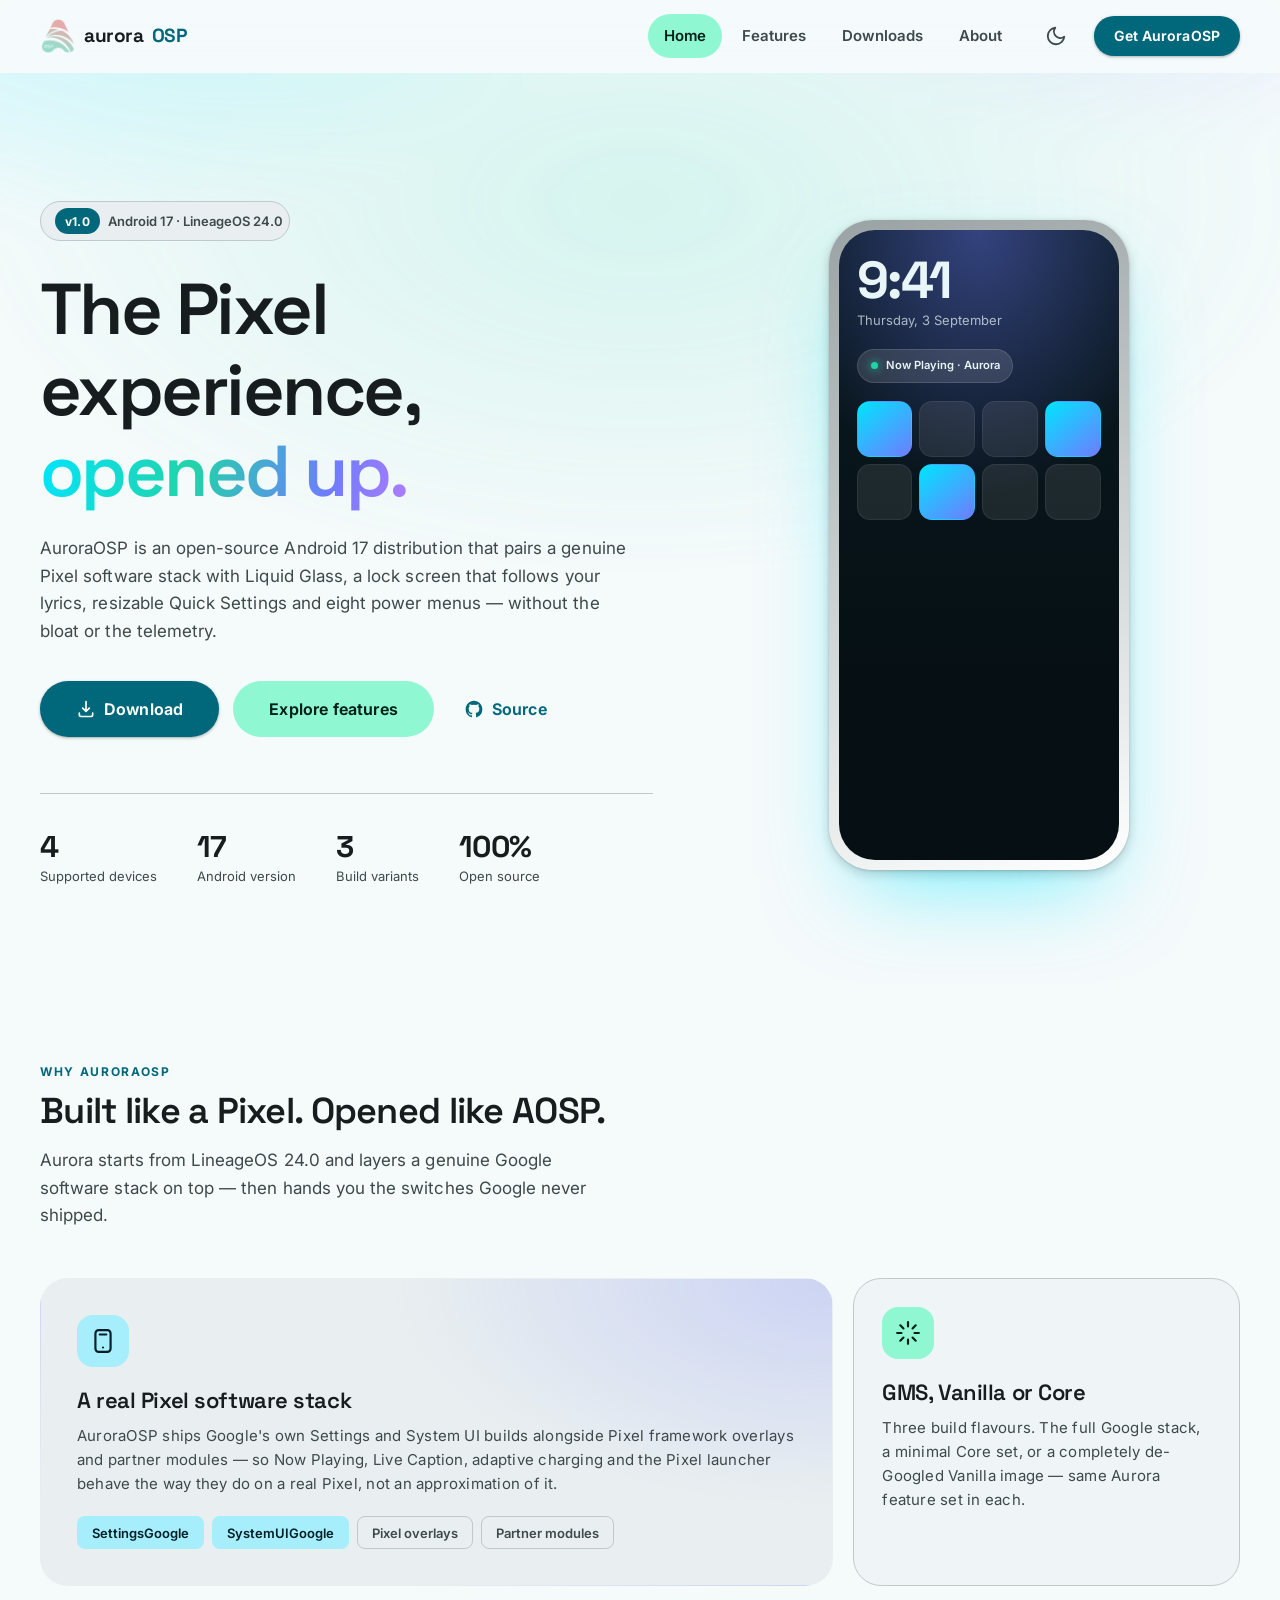
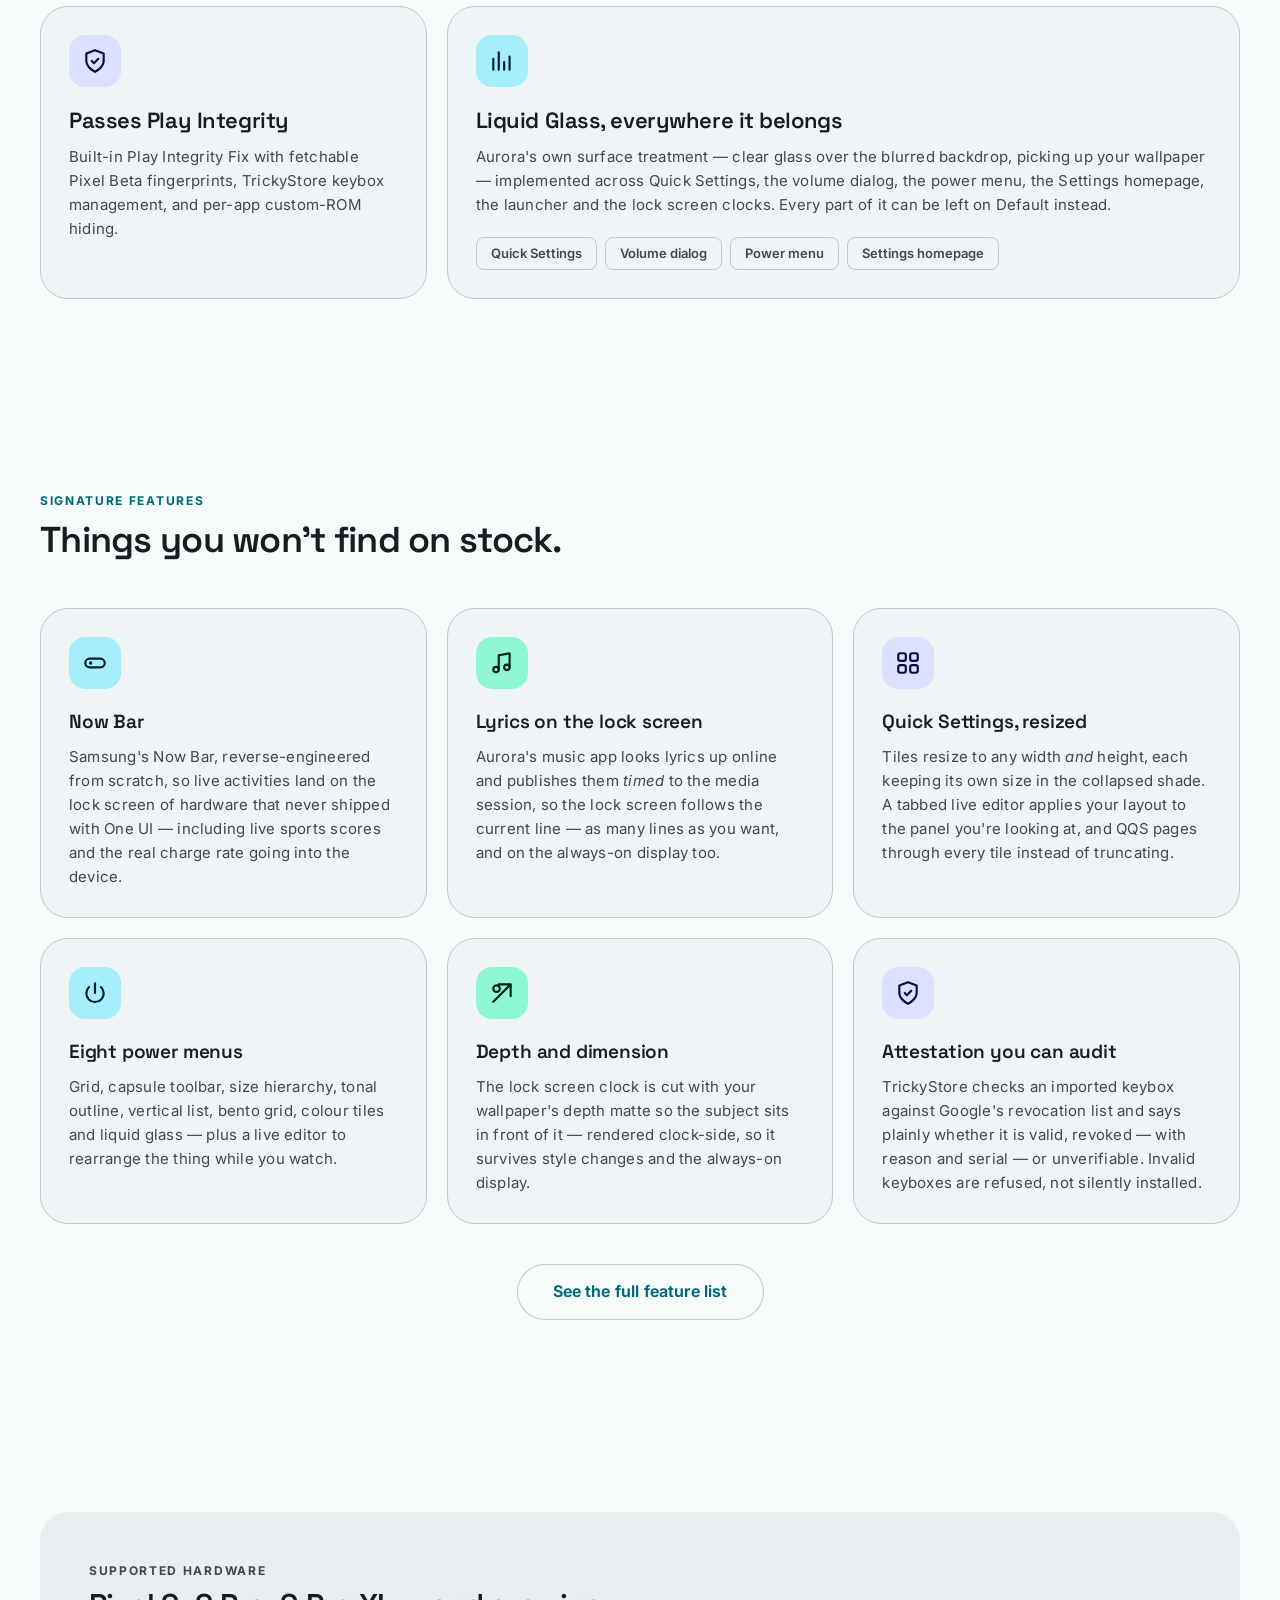
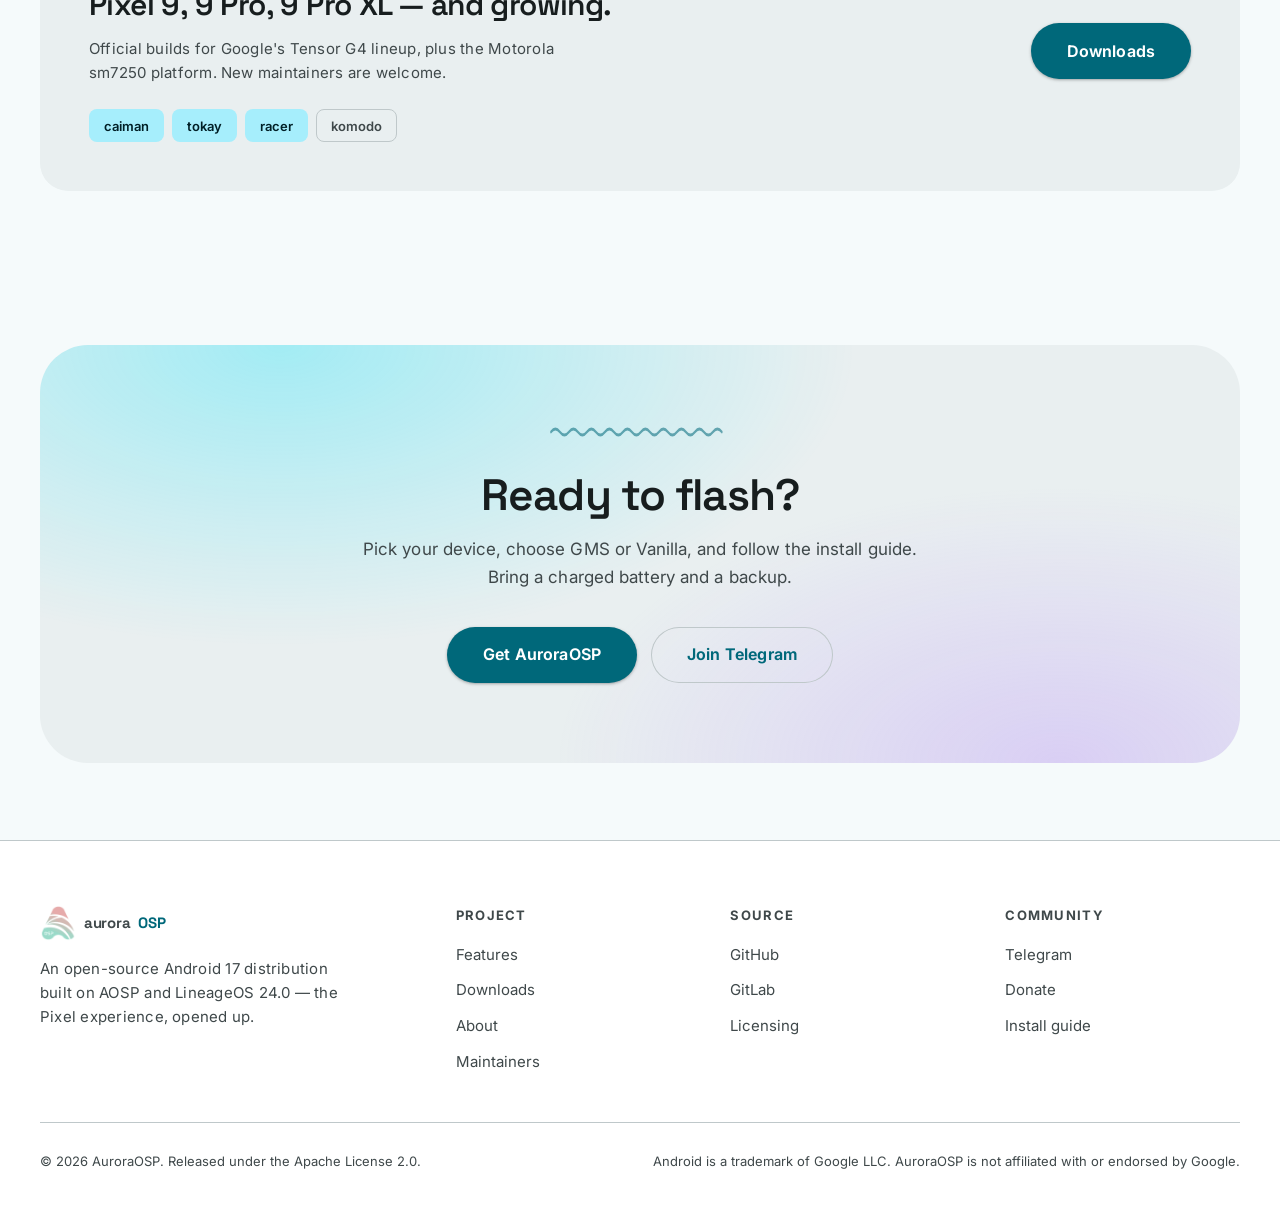
==== commit 4e9edfbe: "Use the real Aurora logo, and wire up the live build links  * Update some info about us  Signed-off-" ====
--- a/index.html
+++ b/index.html
@@ -10,7 +10,8 @@
   <link rel="stylesheet" href="https://fonts.googleapis.com/css2?family=Inter:wght@400;500;600;700&family=Space+Grotesk:wght@500;600;700&family=JetBrains+Mono:wght@400;500&display=swap">
   <link rel="stylesheet" href="assets/css/m3.css">
   <link rel="stylesheet" href="assets/css/style.css">
-  <link rel="icon" href="assets/img/favicon.svg" type="image/svg+xml">
+  <link rel="icon" href="assets/img/favicon.png" type="image/png" sizes="128x128">
+  <link rel="apple-touch-icon" href="assets/img/logo-512.png">
   <script>
     /* Runs before first paint: marks scripting available (so scroll-reveal can
        hide elements without stranding no-JS visitors) and applies the stored
@@ -30,6 +31,7 @@
   <meta property="og:title" content="AuroraOSP — The Pixel experience, opened up">
   <meta property="og:description" content="AuroraOSP is an open-source Android 17 distribution built on LineageOS 24.0, pairing a genuine Pixel software stack with Liquid Glass, the Now Bar, lock screen lyrics and resizable Quick Settings.">
   <meta property="og:site_name" content="AuroraOSP">
+  <meta property="og:image" content="assets/img/logo-512.png">
   <meta name="twitter:card" content="summary_large_image">
 </head>
 <body>
@@ -39,15 +41,8 @@
   <header class="appbar">
     <div class="wrap appbar__inner">
       <a class="brand" href="index.html">
-        <svg class="brand__mark" viewBox="0 0 32 32" aria-hidden="true">
-          <defs>
-            <linearGradient id="bm" x1="0" y1="0" x2="1" y2="1">
-              <stop offset="0" stop-color="#00e5ff"/><stop offset=".5" stop-color="#22d3a8"/><stop offset="1" stop-color="#6f7cff"/>
-            </linearGradient>
-          </defs>
-          <rect width="32" height="32" rx="9" fill="url(#bm)" opacity=".18"/>
-          <path d="M16 6.5 24.5 25h-4.2l-1.6-3.8h-5.4L11.7 25H7.5L16 6.5Zm0 7.6-1.6 3.8h3.2L16 14.1Z" fill="url(#bm)"/>
-        </svg>
+        <img class="brand__mark" src="assets/img/logo.png" width="320" height="320"
+             alt="" decoding="async">
         aurora<em>OSP</em>
       </a>
 
@@ -365,15 +360,8 @@
       <div class="footer__grid">
         <div>
           <a class="brand" href="index.html" style="margin-bottom:1rem">
-            <svg class="brand__mark" viewBox="0 0 32 32" aria-hidden="true">
-              <defs>
-                <linearGradient id="fm" x1="0" y1="0" x2="1" y2="1">
-                  <stop offset="0" stop-color="#00e5ff"/><stop offset=".5" stop-color="#22d3a8"/><stop offset="1" stop-color="#6f7cff"/>
-                </linearGradient>
-              </defs>
-              <rect width="32" height="32" rx="9" fill="url(#fm)" opacity=".18"/>
-              <path d="M16 6.5 24.5 25h-4.2l-1.6-3.8h-5.4L11.7 25H7.5L16 6.5Zm0 7.6-1.6 3.8h3.2L16 14.1Z" fill="url(#fm)"/>
-            </svg>
+            <img class="brand__mark" src="assets/img/logo.png" width="320" height="320"
+                 alt="" decoding="async" loading="lazy">
             aurora<em>OSP</em>
           </a>
           <p class="body-md" style="color:var(--md-on-surface-variant);max-width:34ch">
--- a/assets/css/m3.css
+++ b/assets/css/m3.css
@@ -492,7 +492,7 @@
 .brand {
   display: inline-flex;
   align-items: center;
-  gap: .625rem;
+  gap: .5rem;
   font-family: var(--font-brand);
   font-size: 1.1875rem;
   font-weight: 700;
@@ -501,7 +501,13 @@
   color: var(--md-on-surface);
   margin-right: auto;
 }
-.brand__mark { width: 30px; height: 30px; flex: none; }
+.brand__mark {
+  width: 36px;
+  height: 36px;
+  flex: none;
+  object-fit: contain;
+  /* the mark's band separators are transparent, so it reads on either theme */
+}
 .brand em { font-style: normal; color: var(--md-primary); }
 
 .nav { display: flex; align-items: center; gap: .25rem; }
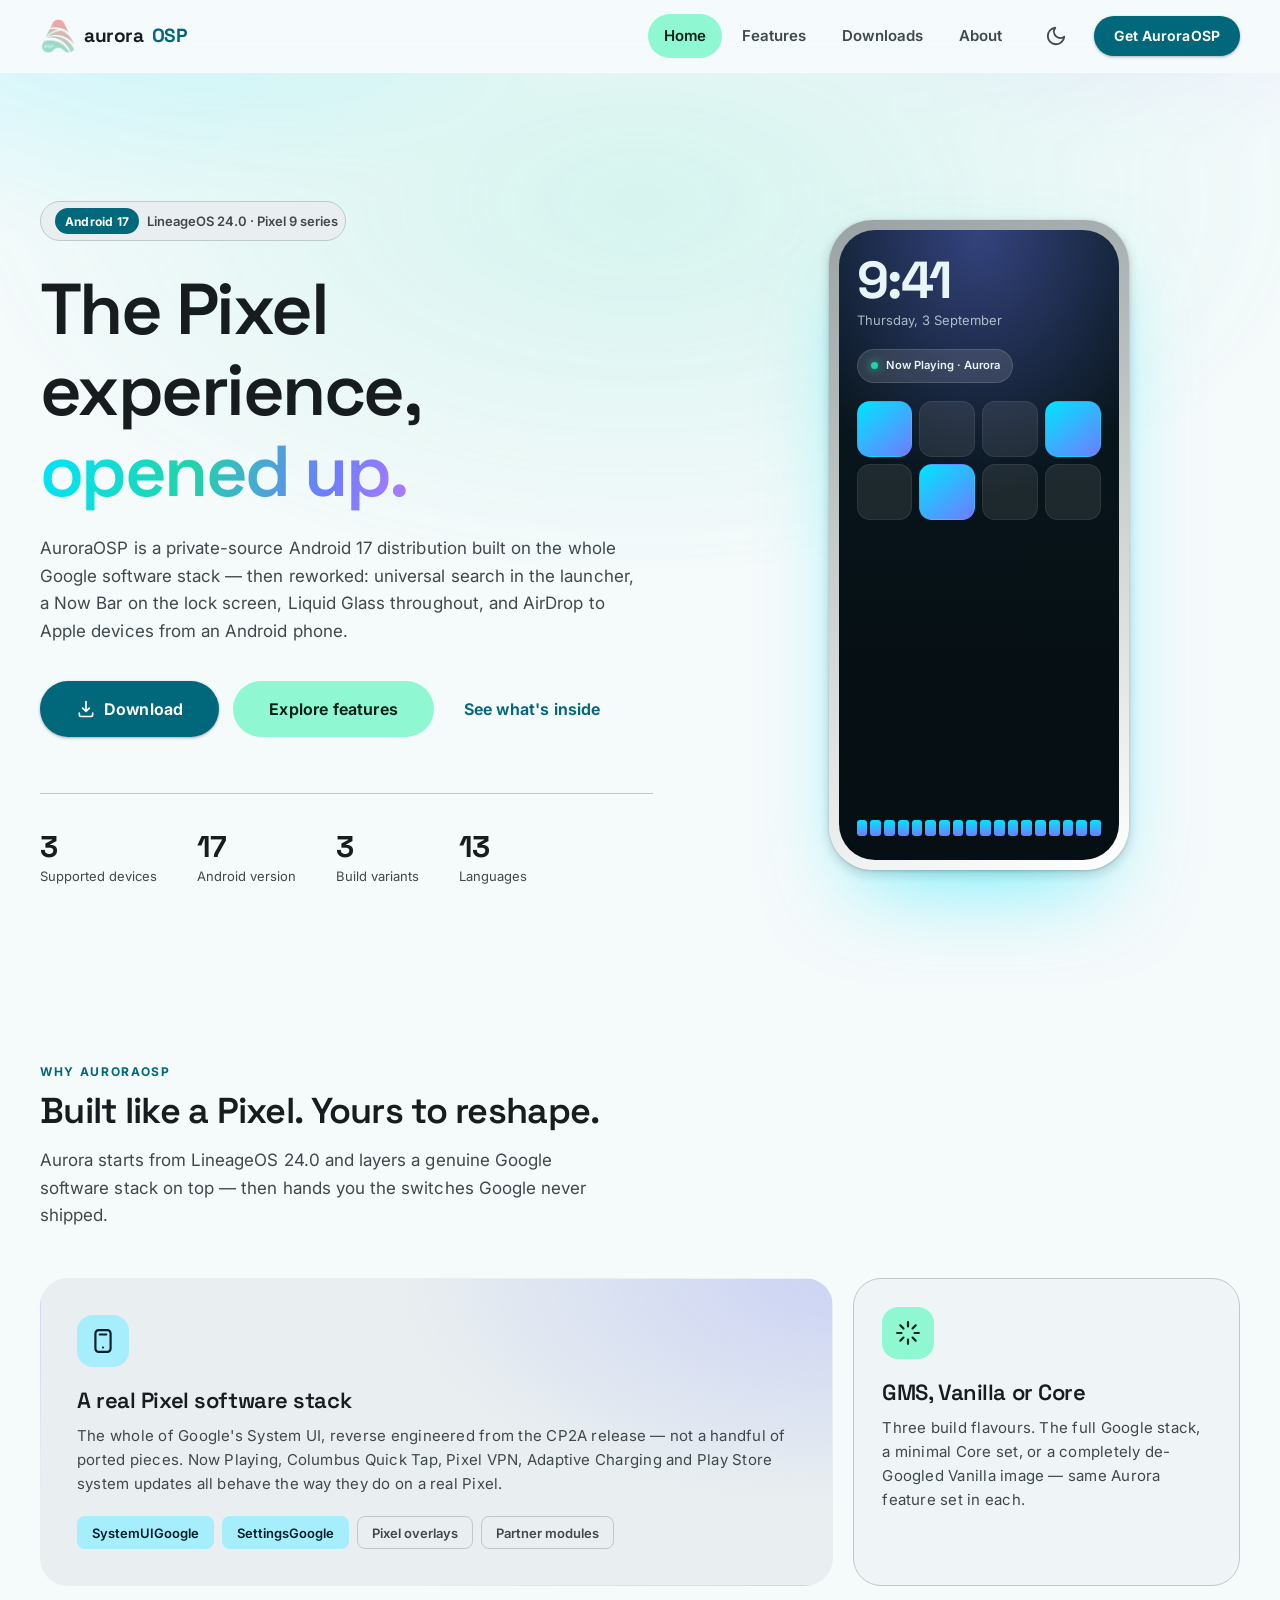
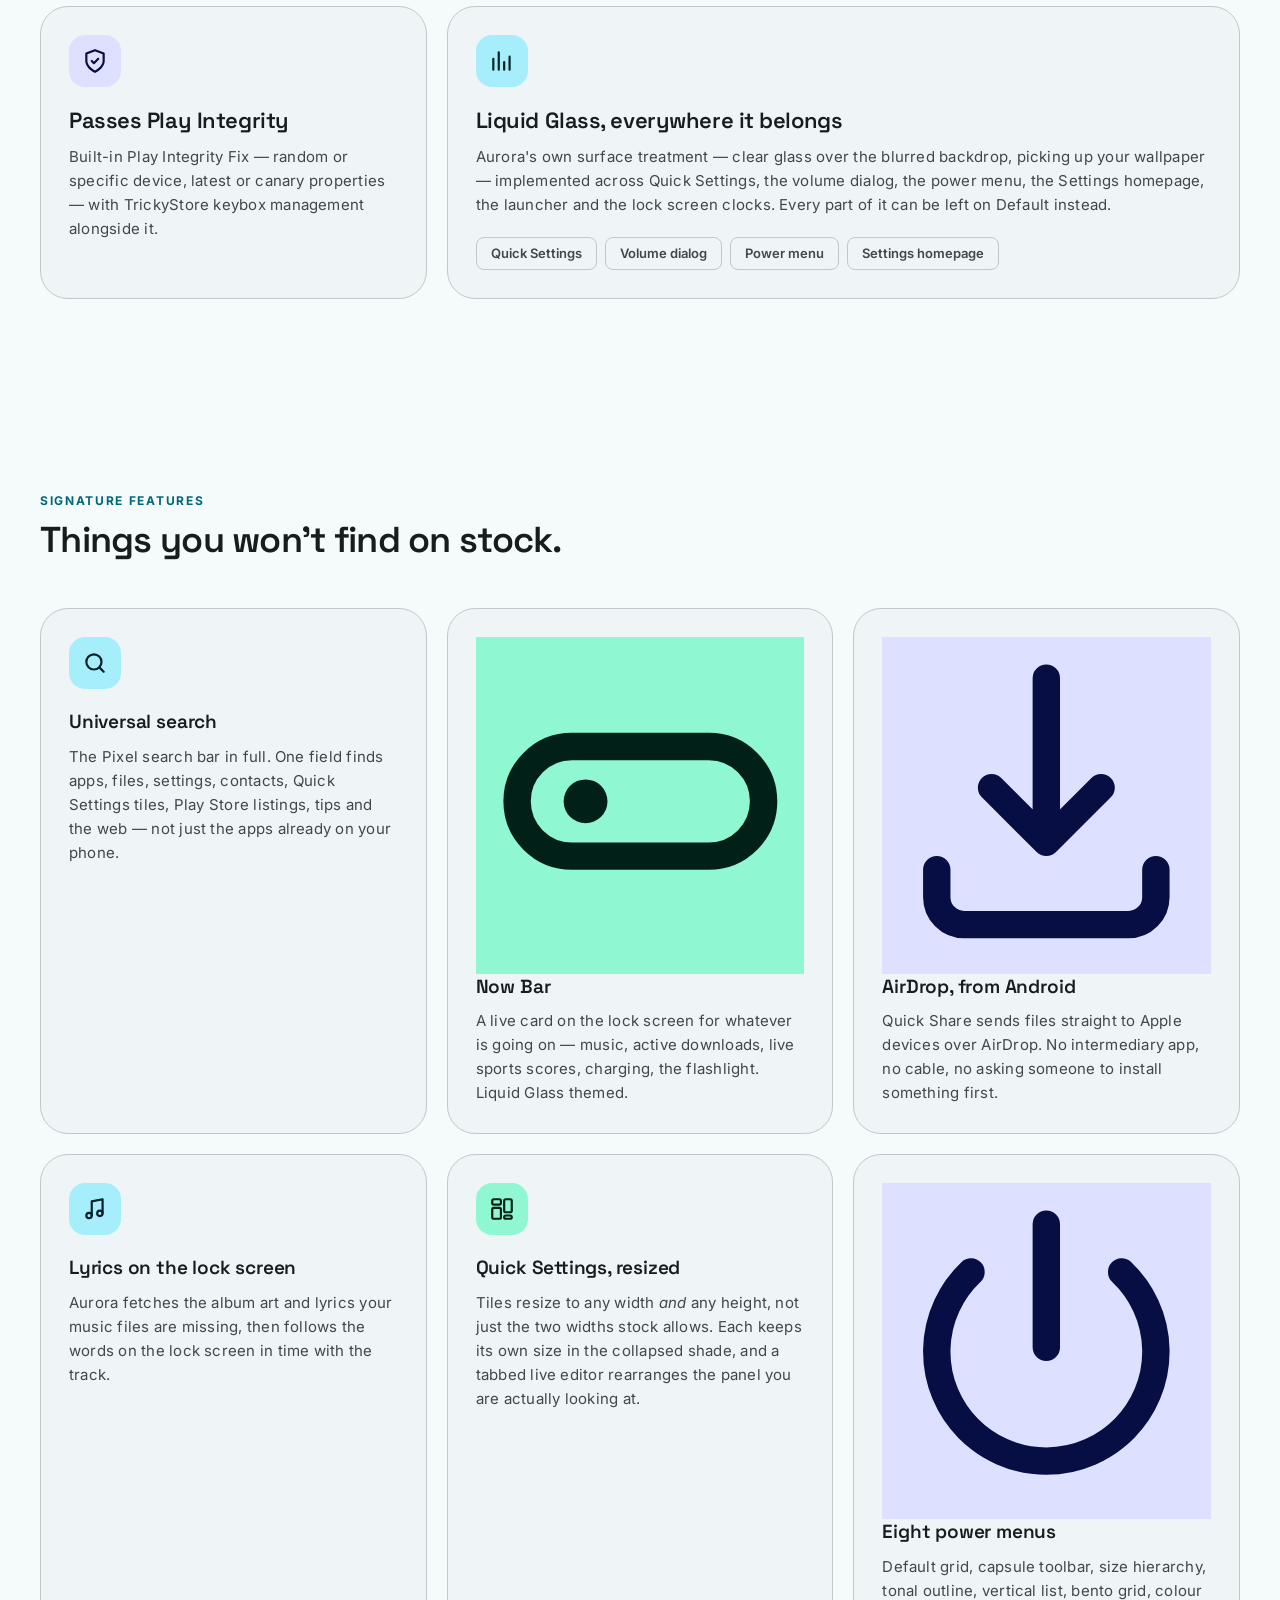
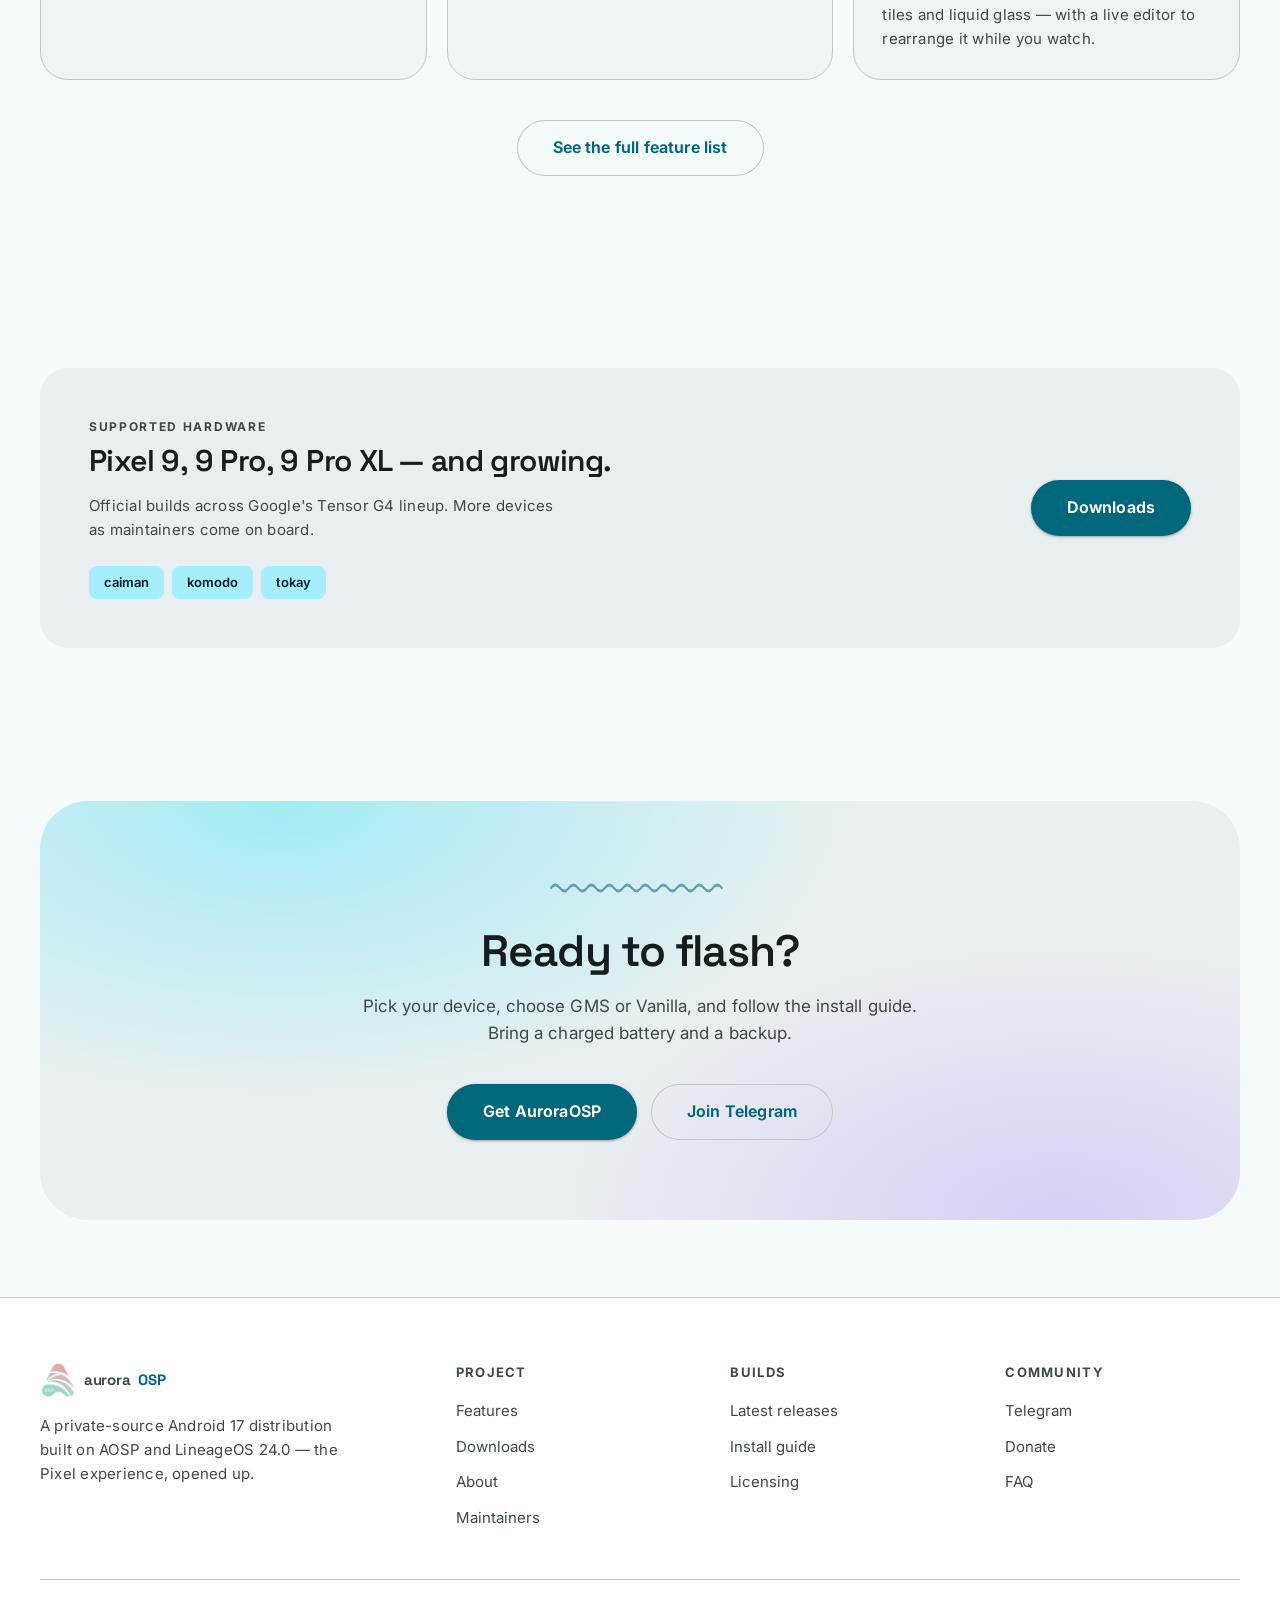
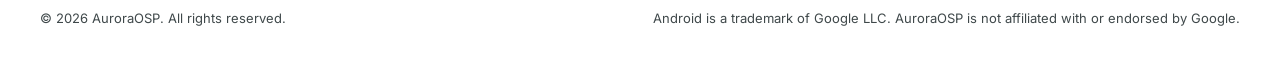
==== commit 9ef486e5: "It's 2026, lets build a webside  * Thanks Claude  Co-Authored-By: Claude Opus 5 <noreply@anthropic.c" ====
--- a/index.html
+++ b/index.html
@@ -26,10 +26,10 @@
     })();
   </script>
   <title>AuroraOSP — The Pixel experience, opened up</title>
-  <meta name="description" content="AuroraOSP is an open-source Android 17 distribution built on LineageOS 24.0, pairing a genuine Pixel software stack with Liquid Glass, the Now Bar, lock screen lyrics and resizable Quick Settings.">
+  <meta name="description" content="AuroraOSP is a private-source Android 17 distribution built on the full Google software stack, with universal launcher search, a Now Bar lock screen, resizable Quick Settings, Liquid Glass throughout and AirDrop to Apple devices.">
   <meta property="og:type" content="website">
   <meta property="og:title" content="AuroraOSP — The Pixel experience, opened up">
-  <meta property="og:description" content="AuroraOSP is an open-source Android 17 distribution built on LineageOS 24.0, pairing a genuine Pixel software stack with Liquid Glass, the Now Bar, lock screen lyrics and resizable Quick Settings.">
+  <meta property="og:description" content="AuroraOSP is a private-source Android 17 distribution built on the full Google software stack, with universal launcher search, a Now Bar lock screen, resizable Quick Settings, Liquid Glass throughout and AirDrop to Apple devices.">
   <meta property="og:site_name" content="AuroraOSP">
   <meta property="og:image" content="assets/img/logo-512.png">
   <meta name="twitter:card" content="summary_large_image">
@@ -78,14 +78,14 @@
     <section class="hero">
       <div class="wrap hero__grid">
         <div>
-          <span class="hero__badge"><b>v1.0</b> Android 17 &middot; LineageOS 24.0</span>
+          <span class="hero__badge"><b>Android 17</b> LineageOS 24.0 &middot; Pixel 9 series</span>
 
           <h1 class="display-lg">The Pixel experience,<br><span class="grad">opened up.</span></h1>
 
           <p class="hero__lede body-lg">
-            AuroraOSP is an open-source Android 17 distribution that pairs a genuine Pixel software
-            stack with Liquid Glass, a lock screen that follows your lyrics, resizable Quick Settings
-            and eight power menus — without the bloat or the telemetry.
+            AuroraOSP is a private-source Android 17 distribution built on the whole Google software
+            stack — then reworked: universal search in the launcher, a Now Bar on the lock screen,
+            Liquid Glass throughout, and AirDrop to Apple devices from an Android phone.
           </p>
 
           <div class="hero__actions">
@@ -96,19 +96,14 @@
               Download
             </a>
             <a class="btn btn--tonal btn--lg" href="features.html">Explore features</a>
-            <a class="btn btn--text btn--lg" href="https://github.com/auroraOSP" rel="noopener">
-              <svg class="icon" viewBox="0 0 24 24" fill="currentColor" aria-hidden="true">
-                <path d="M12 2C6.48 2 2 6.58 2 12.25c0 4.53 2.87 8.37 6.84 9.73.5.1.68-.22.68-.49l-.01-1.9c-2.78.62-3.37-1.22-3.37-1.22-.46-1.19-1.11-1.5-1.11-1.5-.91-.64.07-.62.07-.62 1 .07 1.53 1.06 1.53 1.06.9 1.57 2.34 1.12 2.91.85.09-.66.35-1.12.63-1.37-2.22-.26-4.56-1.14-4.56-5.05 0-1.12.39-2.03 1.03-2.74-.1-.26-.45-1.3.1-2.71 0 0 .84-.28 2.75 1.05a9.3 9.3 0 0 1 5 0c1.91-1.33 2.75-1.05 2.75-1.05.55 1.41.2 2.45.1 2.71.64.71 1.03 1.62 1.03 2.74 0 3.92-2.34 4.78-4.57 5.04.36.32.68.94.68 1.9l-.01 2.81c0 .27.18.6.69.49A10.26 10.26 0 0 0 22 12.25C22 6.58 17.52 2 12 2Z"/>
-              </svg>
-              Source
-            </a>
+            <a class="btn btn--text btn--lg" href="features.html">See what's inside</a>
           </div>
 
           <div class="hero__stats">
-            <div><strong>4</strong><span>Supported devices</span></div>
+            <div><strong>3</strong><span>Supported devices</span></div>
             <div><strong>17</strong><span>Android version</span></div>
             <div><strong>3</strong><span>Build variants</span></div>
-            <div><strong>100%</strong><span>Open source</span></div>
+            <div><strong>13</strong><span>Languages</span></div>
           </div>
         </div>
 
@@ -131,7 +126,7 @@
       <div class="wrap">
         <div class="section__head" data-reveal>
           <p class="overline">Why AuroraOSP</p>
-          <h2 class="headline-lg">Built like a Pixel. Opened like AOSP.</h2>
+          <h2 class="headline-lg">Built like a Pixel. Yours to reshape.</h2>
           <p class="body-lg">
             Aurora starts from LineageOS 24.0 and layers a genuine Google software stack on top —
             then hands you the switches Google never shipped.
@@ -147,13 +142,13 @@
             </div>
             <h3 class="headline-sm">A real Pixel software stack</h3>
             <p class="body-md">
-              AuroraOSP ships Google's own Settings and System UI builds alongside Pixel framework
-              overlays and partner modules — so Now Playing, Live Caption, adaptive charging and the
-              Pixel launcher behave the way they do on a real Pixel, not an approximation of it.
+              The whole of Google's System UI, reverse engineered from the CP2A release — not a
+              handful of ported pieces. Now Playing, Columbus Quick Tap, Pixel VPN, Adaptive Charging
+              and Play Store system updates all behave the way they do on a real Pixel.
             </p>
             <div class="chip-row card__meta">
+              <span class="chip chip--accent">SystemUIGoogle</span>
               <span class="chip chip--accent">SettingsGoogle</span>
-              <span class="chip chip--accent">SystemUIGoogle</span>
               <span class="chip">Pixel overlays</span>
               <span class="chip">Partner modules</span>
             </div>
@@ -180,8 +175,8 @@
             </div>
             <h3 class="headline-sm">Passes Play Integrity</h3>
             <p class="body-md">
-              Built-in Play Integrity Fix with fetchable Pixel Beta fingerprints, TrickyStore keybox
-              management, and per-app custom-ROM hiding.
+              Built-in Play Integrity Fix — random or specific device, latest or canary properties
+              — with TrickyStore keybox management alongside it.
             </p>
           </article>
 
@@ -221,83 +216,81 @@
           <article class="card card--interactive" data-reveal>
             <div class="feature__icon">
               <svg viewBox="0 0 24 24" fill="none" stroke="currentColor" stroke-width="2" stroke-linecap="round" stroke-linejoin="round" aria-hidden="true">
+                <circle cx="11" cy="11" r="7"/><path d="m20 20-3.5-3.5"/>
+              </svg>
+            </div>
+            <h3 class="title-lg">Universal search</h3>
+            <p class="body-md">
+              The Pixel search bar in full. One field finds apps, files, settings, contacts,
+              Quick Settings tiles, Play Store listings, tips and the web — not just the apps
+              already on your phone.
+            </p>
+          </article>
+
+          <article class="card card--interactive" data-reveal data-reveal-delay="60">
+            <div class="feature__icon--s">
+              <svg viewBox="0 0 24 24" fill="none" stroke="currentColor" stroke-width="2" stroke-linecap="round" stroke-linejoin="round" aria-hidden="true">
                 <rect x="3" y="8" width="18" height="8" rx="4"/><circle cx="8" cy="12" r="1.6" fill="currentColor" stroke="none"/>
               </svg>
             </div>
             <h3 class="title-lg">Now Bar</h3>
             <p class="body-md">
-              Samsung's Now Bar, reverse-engineered from scratch, so live activities land on the lock
-              screen of hardware that never shipped with One UI — including live sports scores and the
-              real charge rate going into the device.
+              A live card on the lock screen for whatever is going on — music, active downloads,
+              live sports scores, charging, the flashlight. Liquid Glass themed.
+            </p>
+          </article>
+
+          <article class="card card--interactive" data-reveal data-reveal-delay="120">
+            <div class="feature__icon--t">
+              <svg viewBox="0 0 24 24" fill="none" stroke="currentColor" stroke-width="2" stroke-linecap="round" stroke-linejoin="round" aria-hidden="true">
+                <path d="M12 3v12m0 0 4-4m-4 4-4-4"/><path d="M4 17v2a2 2 0 0 0 2 2h12a2 2 0 0 0 2-2v-2"/>
+              </svg>
+            </div>
+            <h3 class="title-lg">AirDrop, from Android</h3>
+            <p class="body-md">
+              Quick Share sends files straight to Apple devices over AirDrop. No intermediary
+              app, no cable, no asking someone to install something first.
+            </p>
+          </article>
+
+          <article class="card card--interactive" data-reveal>
+            <div class="feature__icon">
+              <svg viewBox="0 0 24 24" fill="none" stroke="currentColor" stroke-width="2" stroke-linecap="round" stroke-linejoin="round" aria-hidden="true">
+                <path d="M9 18V5l10-2v13"/><circle cx="6.5" cy="18" r="2.5"/><circle cx="16.5" cy="16" r="2.5"/>
+              </svg>
+            </div>
+            <h3 class="title-lg">Lyrics on the lock screen</h3>
+            <p class="body-md">
+              Aurora fetches the album art and lyrics your music files are missing, then follows
+              the words on the lock screen in time with the track.
             </p>
           </article>
 
           <article class="card card--interactive" data-reveal data-reveal-delay="60">
             <div class="feature__icon feature__icon--s">
               <svg viewBox="0 0 24 24" fill="none" stroke="currentColor" stroke-width="2" stroke-linecap="round" stroke-linejoin="round" aria-hidden="true">
-                <path d="M9 18V5l10-2v13"/><circle cx="6.5" cy="18" r="2.5"/><circle cx="16.5" cy="16" r="2.5"/>
-              </svg>
-            </div>
-            <h3 class="title-lg">Lyrics on the lock screen</h3>
-            <p class="body-md">
-              Aurora's music app looks lyrics up online and publishes them <em>timed</em> to the media
-              session, so the lock screen follows the current line — as many lines as you want, and
-              on the always-on display too.
+                <rect x="3" y="3" width="8" height="5" rx="1.5"/><rect x="14" y="3" width="7" height="12" rx="1.5"/><rect x="3" y="11" width="8" height="10" rx="1.5"/><rect x="14" y="18" width="7" height="3" rx="1.5"/>
+              </svg>
+            </div>
+            <h3 class="title-lg">Quick Settings, resized</h3>
+            <p class="body-md">
+              Tiles resize to any width <em>and</em> any height, not just the two widths stock
+              allows. Each keeps its own size in the collapsed shade, and a tabbed live editor
+              rearranges the panel you are actually looking at.
             </p>
           </article>
 
           <article class="card card--interactive" data-reveal data-reveal-delay="120">
-            <div class="feature__icon feature__icon--t">
-              <svg viewBox="0 0 24 24" fill="none" stroke="currentColor" stroke-width="2" stroke-linecap="round" stroke-linejoin="round" aria-hidden="true">
-                <rect x="3" y="3" width="7" height="7" rx="2"/><rect x="14" y="3" width="7" height="7" rx="2"/><rect x="3" y="14" width="7" height="7" rx="2"/><rect x="14" y="14" width="7" height="7" rx="2"/>
-              </svg>
-            </div>
-            <h3 class="title-lg">Quick Settings, resized</h3>
-            <p class="body-md">
-              Tiles resize to any width <em>and</em> height, each keeping its own size in the collapsed
-              shade. A tabbed live editor applies your layout to the panel you're looking at, and QQS
-              pages through every tile instead of truncating.
-            </p>
-          </article>
-
-          <article class="card card--interactive" data-reveal>
-            <div class="feature__icon">
+            <div class="feature__icon--t">
               <svg viewBox="0 0 24 24" fill="none" stroke="currentColor" stroke-width="2" stroke-linecap="round" stroke-linejoin="round" aria-hidden="true">
                 <path d="M12 3v9"/><path d="M6.5 6.5a8 8 0 1 0 11 0"/>
               </svg>
             </div>
             <h3 class="title-lg">Eight power menus</h3>
             <p class="body-md">
-              Grid, capsule toolbar, size hierarchy, tonal outline, vertical list, bento grid, colour
-              tiles and liquid glass — plus a live editor to rearrange the thing while you watch.
-            </p>
-          </article>
-
-          <article class="card card--interactive" data-reveal data-reveal-delay="60">
-            <div class="feature__icon feature__icon--s">
-              <svg viewBox="0 0 24 24" fill="none" stroke="currentColor" stroke-width="2" stroke-linecap="round" stroke-linejoin="round" aria-hidden="true">
-                <path d="M4 20 20 4M9 4h11v11"/><circle cx="7" cy="8" r="3"/>
-              </svg>
-            </div>
-            <h3 class="title-lg">Depth and dimension</h3>
-            <p class="body-md">
-              The lock screen clock is cut with your wallpaper's depth matte so the subject sits in
-              front of it — rendered clock-side, so it survives style changes and the always-on
-              display.
-            </p>
-          </article>
-
-          <article class="card card--interactive" data-reveal data-reveal-delay="120">
-            <div class="feature__icon feature__icon--t">
-              <svg viewBox="0 0 24 24" fill="none" stroke="currentColor" stroke-width="2" stroke-linecap="round" stroke-linejoin="round" aria-hidden="true">
-                <path d="M12 22s8-4 8-10V5l-8-3-8 3v7c0 6 8 10 8 10Z"/><path d="m9 12 2 2 4-4"/>
-              </svg>
-            </div>
-            <h3 class="title-lg">Attestation you can audit</h3>
-            <p class="body-md">
-              TrickyStore checks an imported keybox against Google's revocation list and says plainly
-              whether it is valid, revoked — with reason and serial — or unverifiable. Invalid keyboxes
-              are refused, not silently installed.
+              Default grid, capsule toolbar, size hierarchy, tonal outline, vertical list, bento
+              grid, colour tiles and liquid glass — with a live editor to rearrange it while you
+              watch.
             </p>
           </article>
         </div>
@@ -317,14 +310,13 @@
               <p class="overline">Supported hardware</p>
               <h2 class="headline-md" style="margin:.5rem 0 1rem">Pixel 9, 9 Pro, 9 Pro XL — and growing.</h2>
               <p class="body-md" style="color:var(--md-on-surface-variant);max-width:52ch">
-                Official builds for Google's Tensor G4 lineup, plus the Motorola sm7250 platform.
-                New maintainers are welcome.
+                Official builds across Google's Tensor G4 lineup. More devices as maintainers
+                come on board.
               </p>
               <div class="chip-row" style="margin-top:1.5rem">
                 <span class="chip chip--accent">caiman</span>
+                <span class="chip chip--accent">komodo</span>
                 <span class="chip chip--accent">tokay</span>
-                <span class="chip chip--accent">racer</span>
-                <span class="chip">komodo</span>
               </div>
             </div>
             <a class="btn btn--filled btn--lg" href="downloads.html">Downloads</a>
@@ -365,7 +357,7 @@
             aurora<em>OSP</em>
           </a>
           <p class="body-md" style="color:var(--md-on-surface-variant);max-width:34ch">
-            An open-source Android 17 distribution built on AOSP and LineageOS 24.0 — the Pixel experience, opened up.
+            A private-source Android 17 distribution built on AOSP and LineageOS 24.0 — the Pixel experience, opened up.
           </p>
         </div>
 
@@ -380,10 +372,10 @@
         </div>
 
         <div>
-          <h4>Source</h4>
+          <h4>Builds</h4>
           <ul>
-            <li><a href="https://github.com/auroraOSP" rel="noopener">GitHub</a></li>
-            <li><a href="https://gitlab.com/auroraOSP" rel="noopener">GitLab</a></li>
+            <li><a href="downloads.html">Latest releases</a></li>
+            <li><a href="downloads.html#install">Install guide</a></li>
             <li><a href="about.html#license">Licensing</a></li>
           </ul>
         </div>
@@ -393,13 +385,13 @@
           <ul>
             <li><a href="https://t.me/auroraOSP" rel="noopener">Telegram</a></li>
             <li><a href="https://www.paypal.me/niv268" rel="noopener">Donate</a></li>
-            <li><a href="downloads.html#install">Install guide</a></li>
+            <li><a href="downloads.html#faq">FAQ</a></li>
           </ul>
         </div>
       </div>
 
       <div class="footer__base">
-        <p>&copy; <span data-year>2026</span> AuroraOSP. Released under the Apache License 2.0.</p>
+        <p>&copy; <span data-year>2026</span> AuroraOSP. All rights reserved.</p>
         <p>Android is a trademark of Google LLC. AuroraOSP is not affiliated with or endorsed by Google.</p>
       </div>
     </div>
--- a/assets/css/style.css
+++ b/assets/css/style.css
@@ -151,9 +151,12 @@
 .phone__pulse { margin-top: auto; display: flex; align-items: flex-end; gap: 3px; height: 52px; }
 .phone__pulse span {
   flex: 1;
+  height: 30%;
   border-radius: 3px;
   background: linear-gradient(180deg, var(--aurora-1), var(--aurora-3));
-  animation: pulse-bar 1.1s var(--ease-effects) infinite alternate;
+  /* backwards fill: without it a bar has no height during its animation-delay
+     and simply is not drawn, so most of the visualiser is missing on load */
+  animation: pulse-bar 1.1s var(--ease-effects) infinite alternate backwards;
 }
 @keyframes pulse-bar { from { height: 30%; opacity: .7; } to { height: 100%; opacity: 1; } }
 
@@ -518,3 +521,11 @@
 }
 .btn.is-pending:hover { box-shadow: inset 0 0 0 1px var(--md-outline-variant); border-radius: var(--shape-full); }
 .btn.is-pending:active { transform: none; border-radius: var(--shape-full); }
+
+/* Inline links inside prose and cards */
+.card p a, .prose a, .faq__body a {
+  color: var(--md-primary);
+  text-underline-offset: 3px;
+  text-decoration-thickness: 1px;
+}
+.card p a:hover, .prose a:hover, .faq__body a:hover { text-decoration-thickness: 2px; }
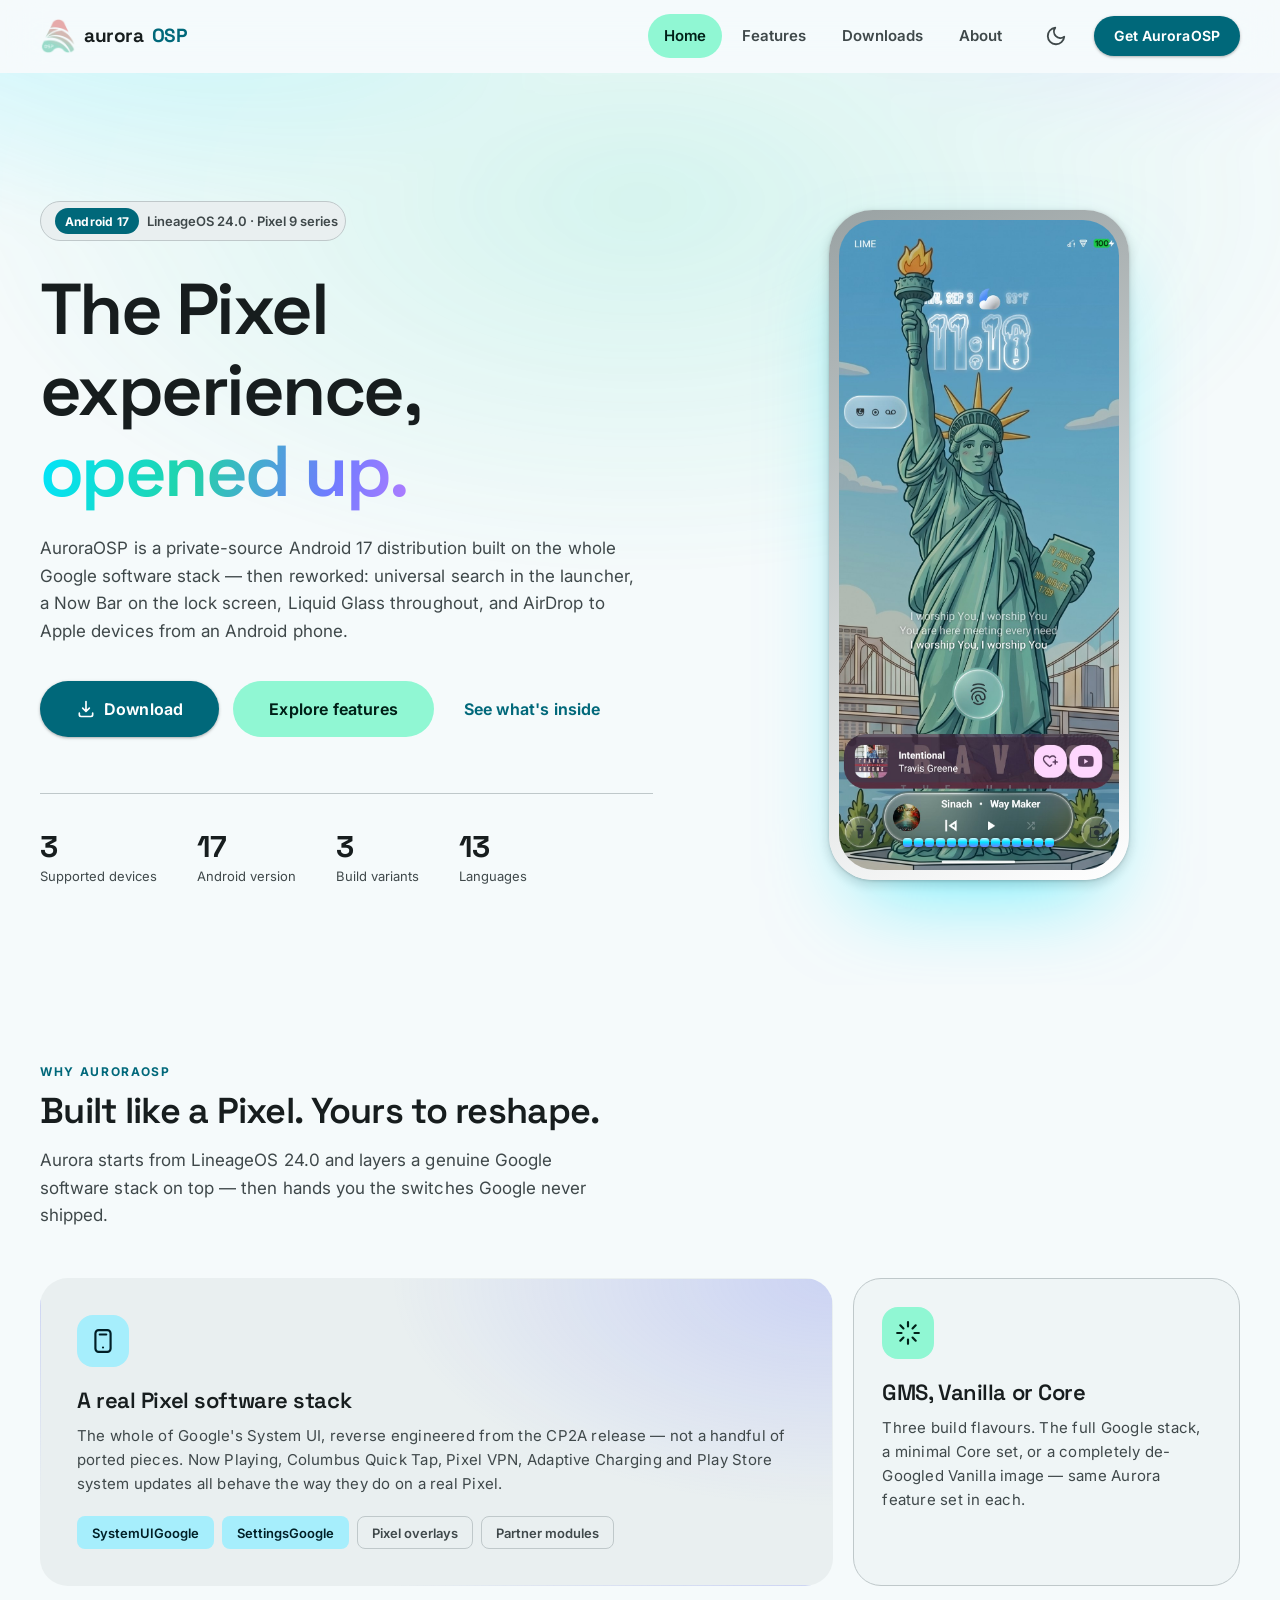
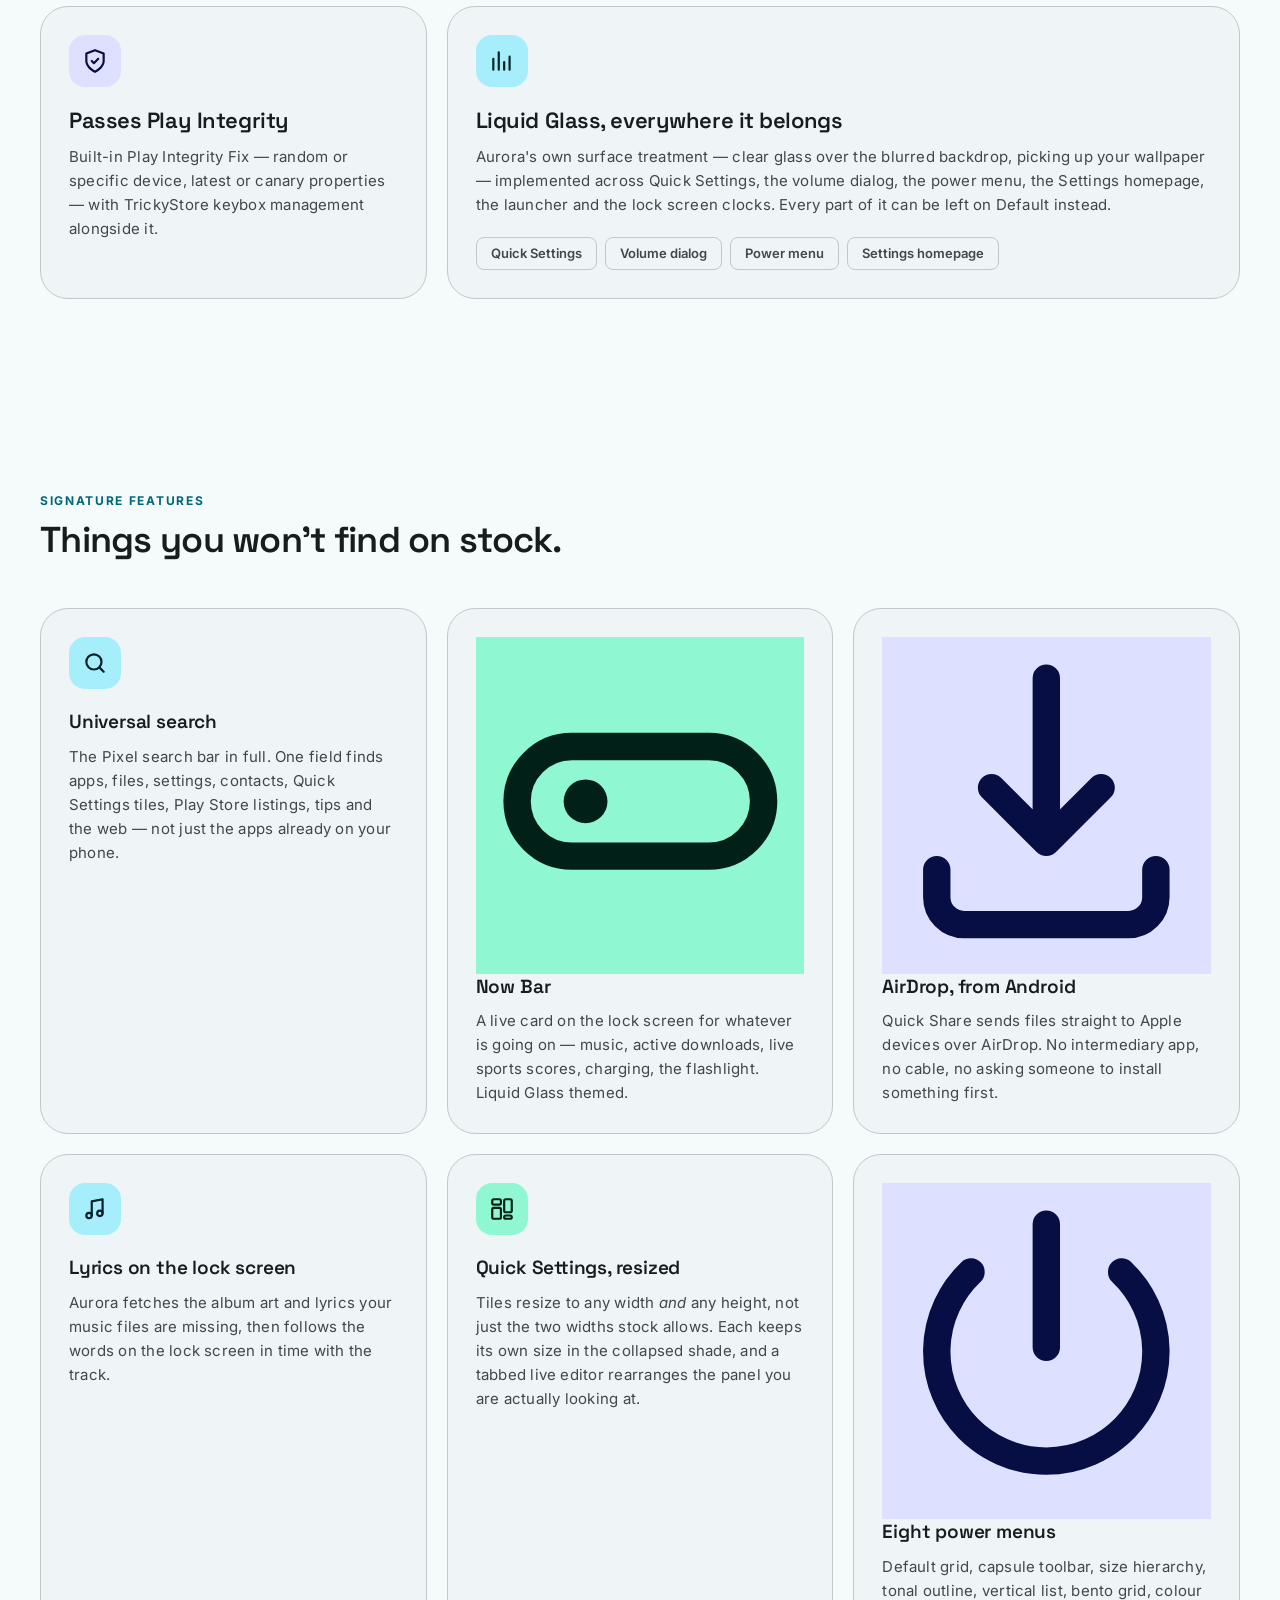
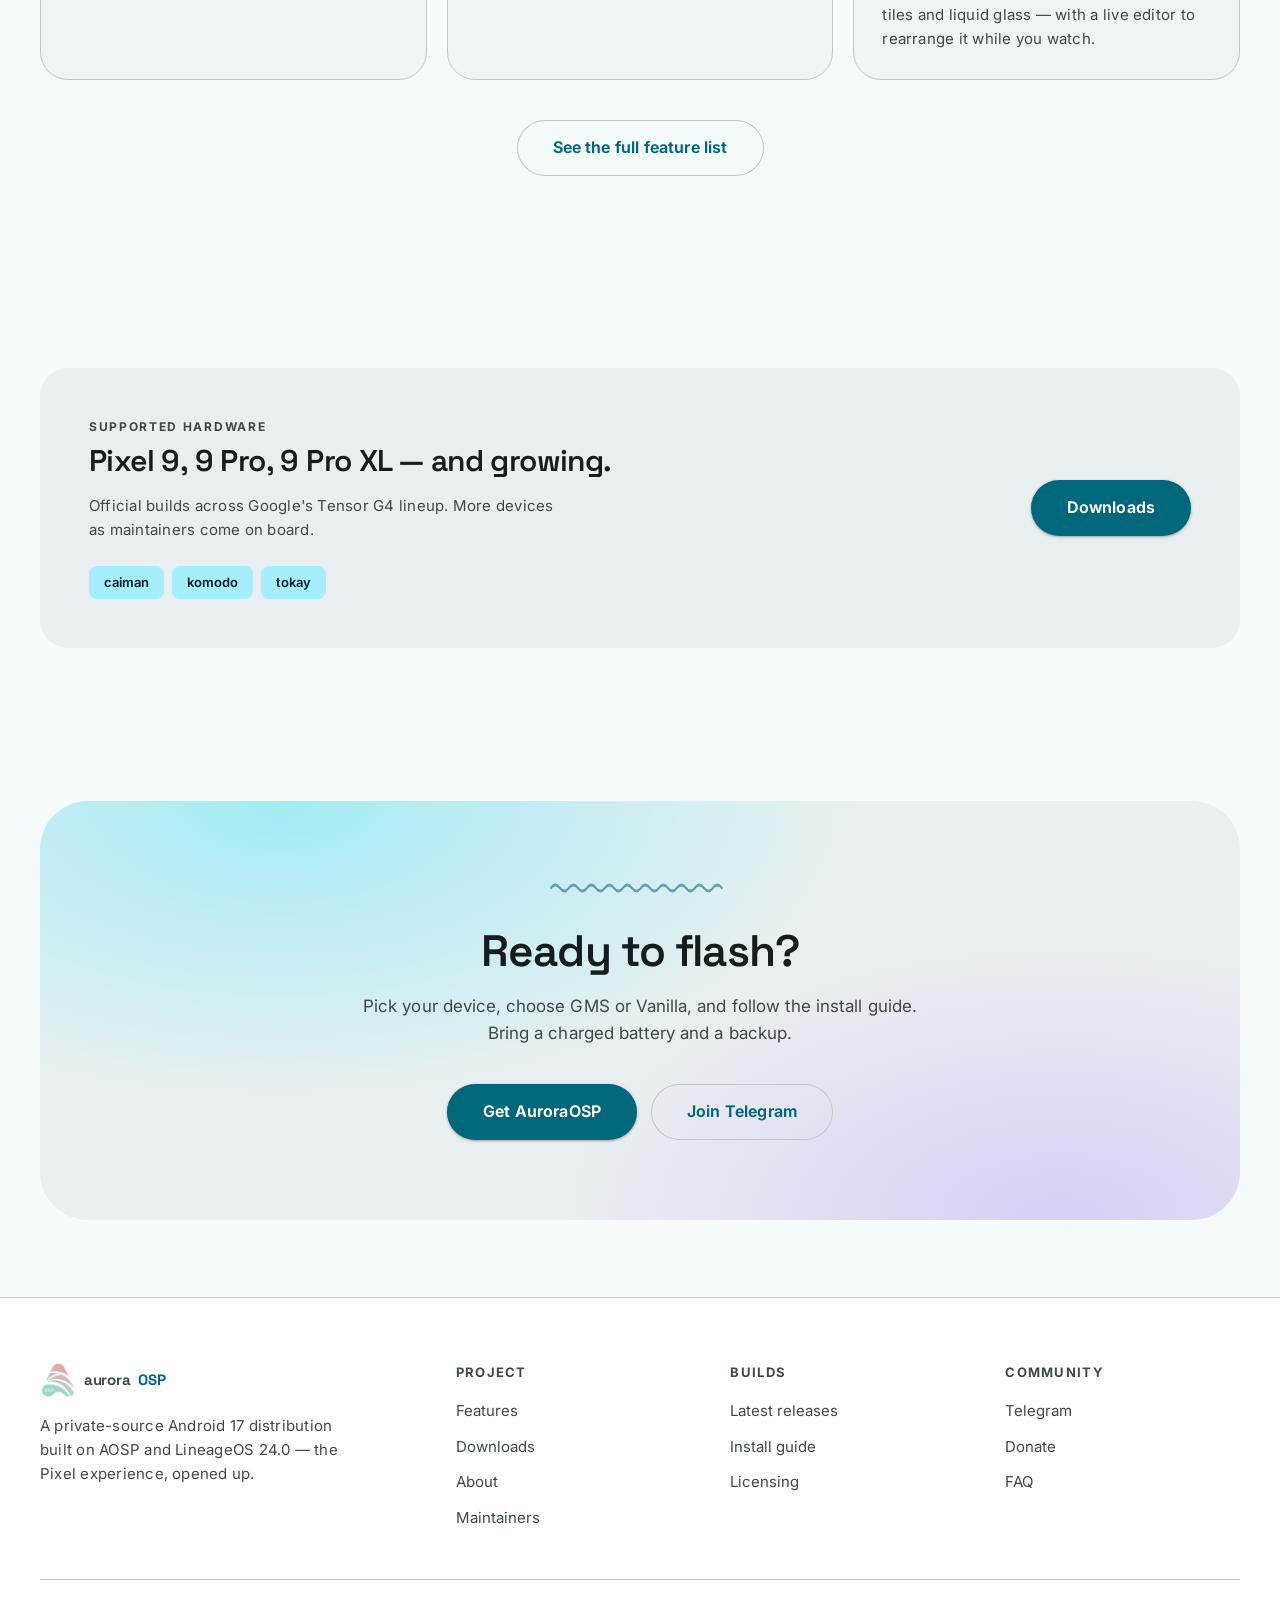
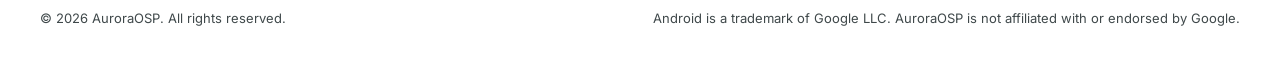
==== commit e20b3885: "Show the real lock screen in the hero, keeping the animated visualiser" ====
--- a/index.html
+++ b/index.html
@@ -107,15 +107,13 @@
           </div>
         </div>
 
-        <div class="phone" aria-hidden="true">
+        <div class="phone">
           <div class="phone__screen">
-            <div class="phone__time">9:41</div>
-            <div class="phone__date">Thursday, 3 September</div>
-            <div class="phone__chip"><i></i> Now Playing &middot; Aurora</div>
-            <div class="phone__tiles">
-              <i></i><i></i><i></i><i></i><i></i><i></i><i></i><i></i>
-            </div>
-            <div class="phone__pulse"></div>
+            <img src="assets/img/preview-lockscreen.jpg" width="900" height="2008"
+                 alt="The AuroraOSP lock screen: a custom dripping clock, the song's lyrics
+                      following along underneath, and the Now Bar showing what is playing."
+                 fetchpriority="high" decoding="async">
+            <div class="phone__pulse" aria-hidden="true"></div>
           </div>
         </div>
       </div>
--- a/assets/css/style.css
+++ b/assets/css/style.css
@@ -101,7 +101,7 @@
   position: relative;
   width: min(300px, 78%);
   margin-inline: auto;
-  aspect-ratio: 9 / 19.5;
+  aspect-ratio: 900 / 2008;   /* the preview screenshot's own ratio */
   border-radius: 44px;
   padding: 10px;
   background: linear-gradient(160deg, color-mix(in oklab, var(--md-outline) 60%, var(--md-surface-container-highest)), var(--md-surface-container-lowest));
@@ -115,64 +115,40 @@
   height: 100%;
   border-radius: 36px;
   overflow: hidden;
-  background:
-    radial-gradient(120% 70% at 50% 0%, color-mix(in oklab, var(--aurora-3) 42%, transparent), transparent 60%),
-    linear-gradient(180deg, #0a1a22, #061014 70%);
+  background: #0a1a22;
+}
+.phone__screen img {
+  display: block;
+  width: 100%;
+  height: 100%;
+  object-fit: cover;
+}
+
+/* Pulse visualiser, overlaid where Aurora actually draws it: the foot of the
+   lock screen. Sits on a short scrim so the bars stay legible over wallpaper. */
+.phone__pulse {
+  position: absolute;
+  /* inset to the media pill's own width: any wider and the bars collide with
+     the flashlight and camera affordances sitting in the bottom corners */
+  left: 23%;
+  right: 23%;
+  bottom: 3.5%;
+  height: 4.5%;
   display: flex;
-  flex-direction: column;
-  padding: 1.5rem 1.125rem;
-  color: #e8f6f8;
-}
-.phone__time { font-family: var(--font-brand); font-size: 3.25rem; font-weight: 700; letter-spacing: -.04em; line-height: 1; }
-.phone__date { font-size: .8125rem; opacity: .7; margin-top: .25rem; }
-
-.phone__chip {
-  margin-top: 1.125rem;
-  display: inline-flex;
-  align-items: center;
-  gap: .5rem;
-  align-self: flex-start;
-  padding: .45rem .8rem;
-  border-radius: var(--shape-full);
-  background: rgb(255 255 255 / .13);
-  border: 1px solid rgb(255 255 255 / .12);
-  font-size: .7rem;
-  font-weight: 600;
-  backdrop-filter: blur(8px);
-}
-.phone__chip i {
-  width: 7px; height: 7px; border-radius: 50%;
-  background: var(--aurora-2);
-  box-shadow: 0 0 10px var(--aurora-2);
-  animation: blip 1.8s ease-in-out infinite;
-}
-@keyframes blip { 50% { opacity: .3; } }
-
-.phone__pulse { margin-top: auto; display: flex; align-items: flex-end; gap: 3px; height: 52px; }
+  align-items: flex-end;
+  gap: 2px;
+  filter: drop-shadow(0 1px 2px rgb(0 0 0 / .55));
+}
 .phone__pulse span {
   flex: 1;
   height: 30%;
   border-radius: 3px;
-  background: linear-gradient(180deg, var(--aurora-1), var(--aurora-3));
+  background: linear-gradient(180deg, #d8f7ff, var(--aurora-1) 45%, var(--aurora-3));
   /* backwards fill: without it a bar has no height during its animation-delay
      and simply is not drawn, so most of the visualiser is missing on load */
   animation: pulse-bar 1.1s var(--ease-effects) infinite alternate backwards;
 }
-@keyframes pulse-bar { from { height: 30%; opacity: .7; } to { height: 100%; opacity: 1; } }
-
-.phone__tiles { display: grid; grid-template-columns: repeat(4, 1fr); gap: 7px; margin-top: 1.125rem; }
-.phone__tiles i {
-  aspect-ratio: 1;
-  border-radius: 13px;
-  background: rgb(255 255 255 / .09);
-  border: 1px solid rgb(255 255 255 / .07);
-}
-.phone__tiles i:nth-child(1),
-.phone__tiles i:nth-child(4),
-.phone__tiles i:nth-child(6) {
-  background: linear-gradient(140deg, var(--aurora-1), var(--aurora-3));
-  border-color: transparent;
-}
+@keyframes pulse-bar { from { height: 22%; opacity: .75; } to { height: 100%; opacity: 1; } }
 
 /* --------------------------------------------------------------------------
    Feature grids
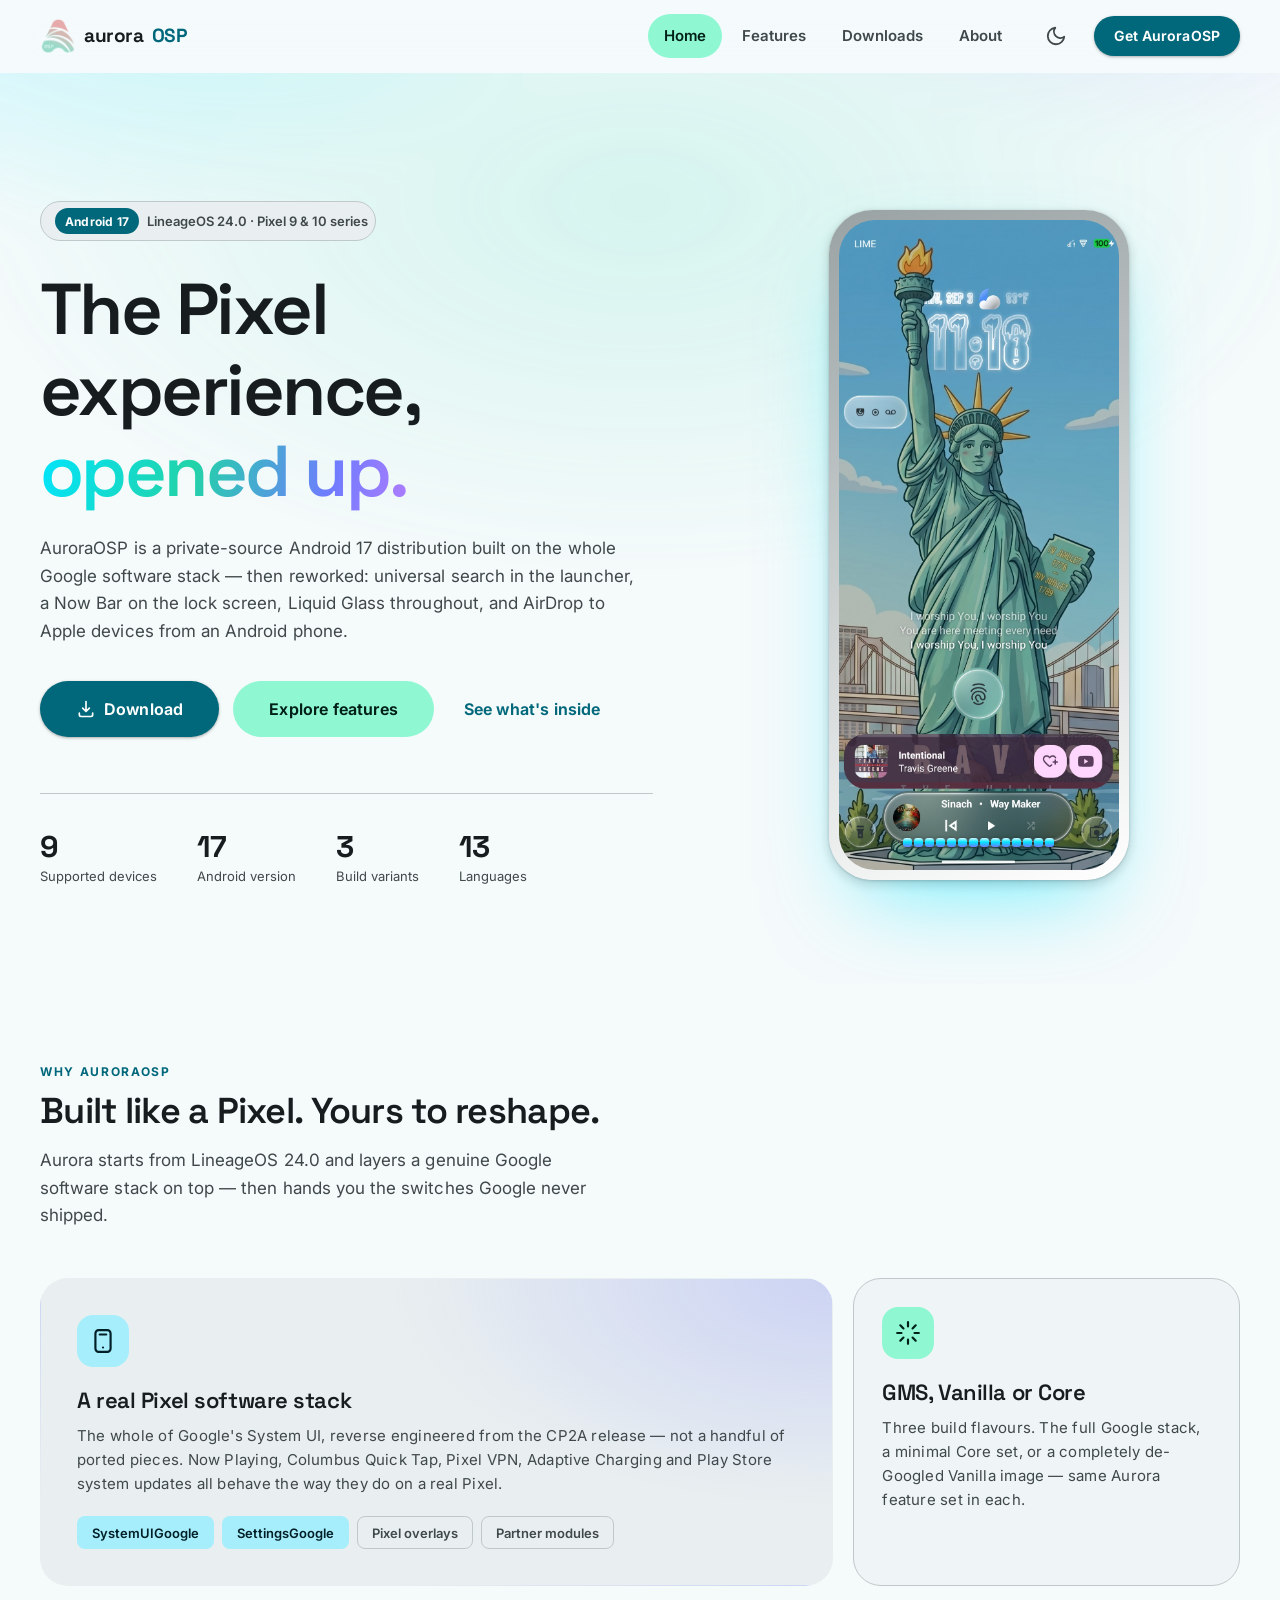
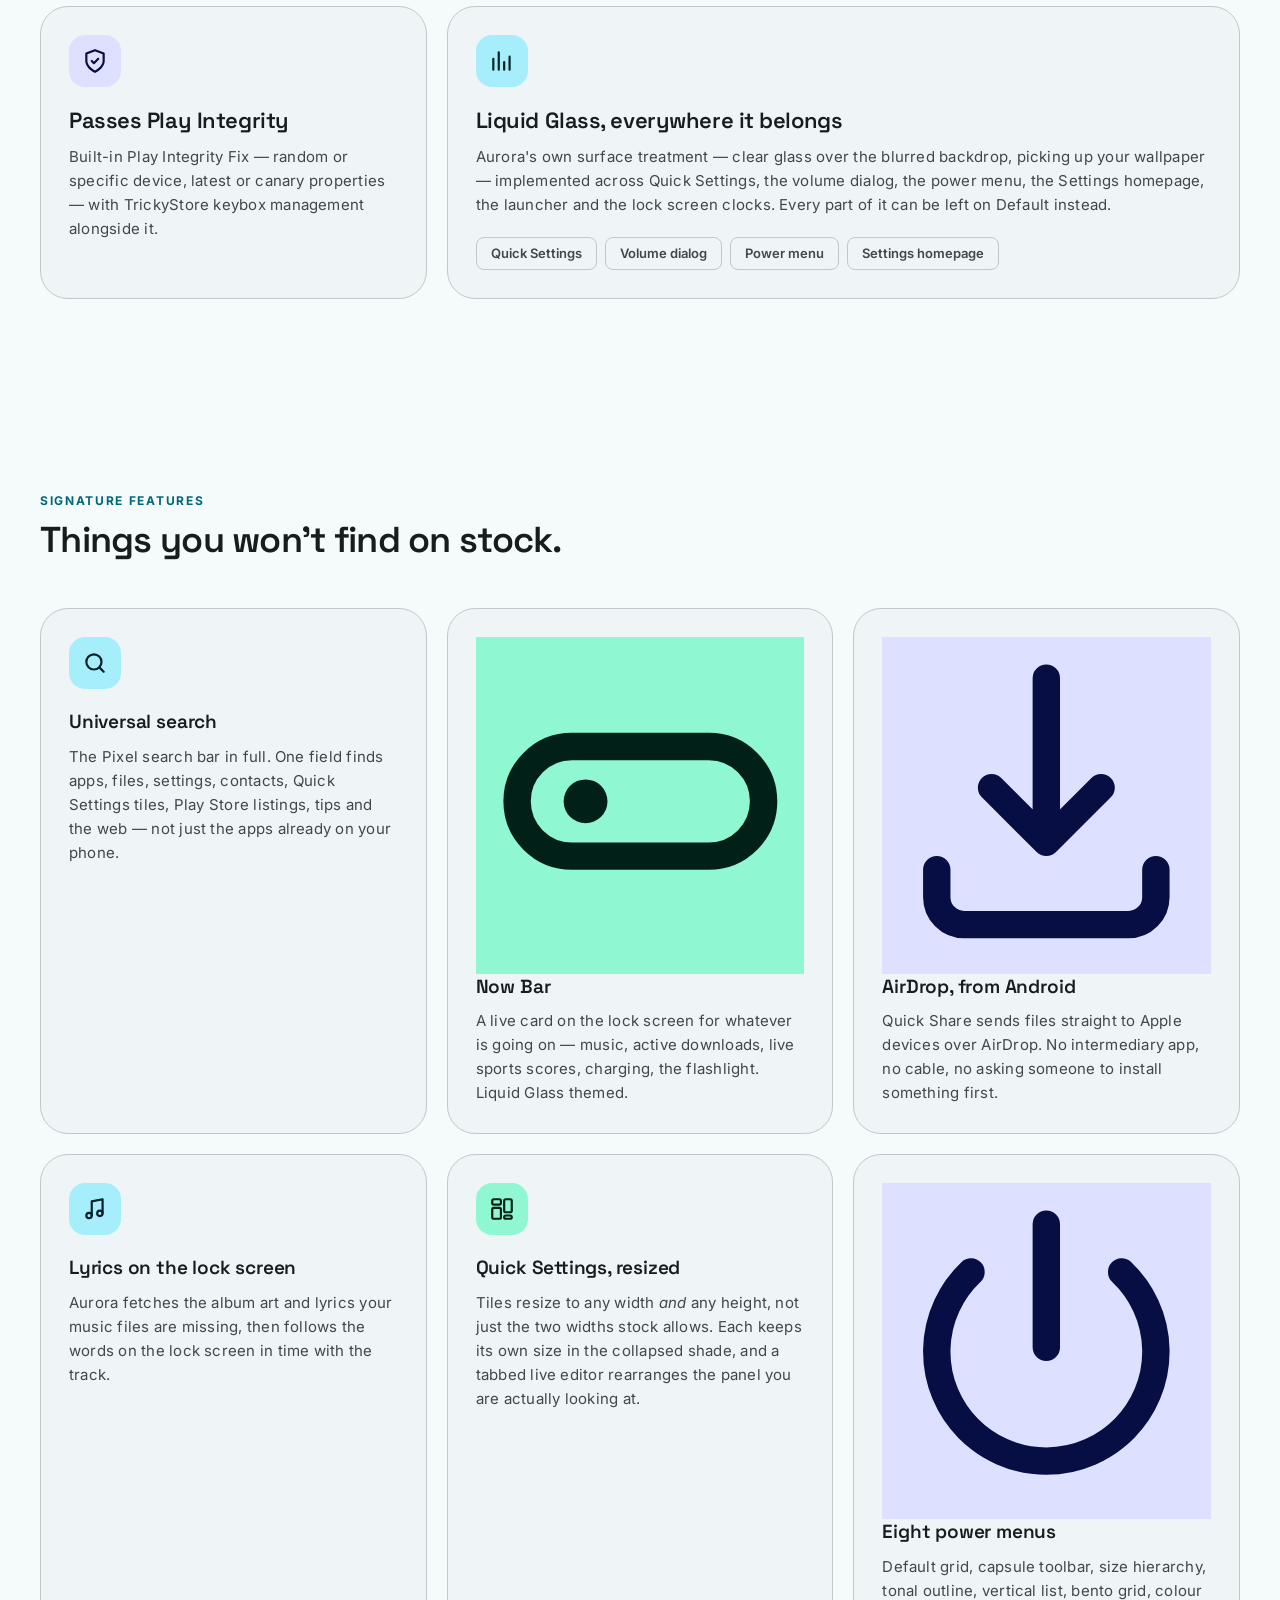
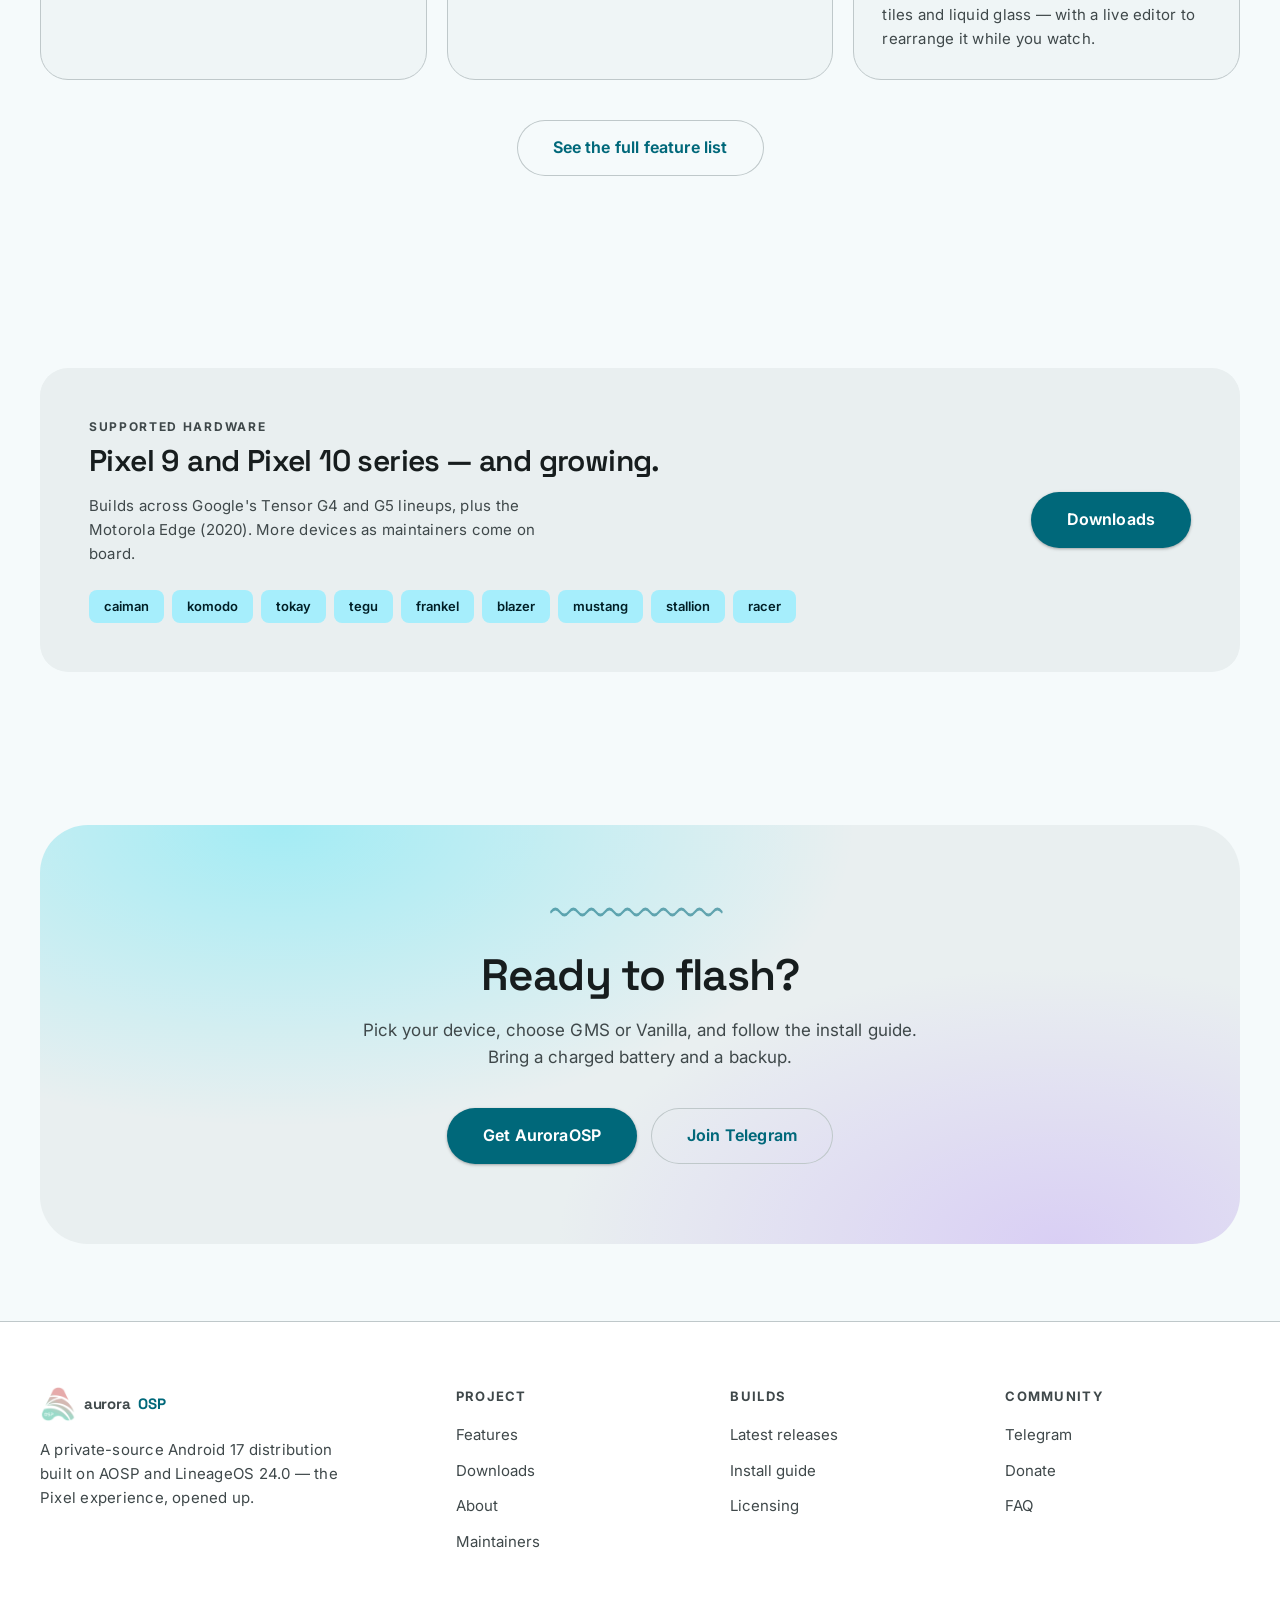
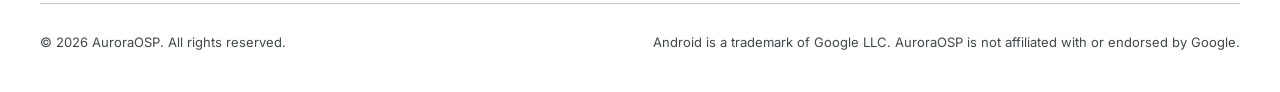
==== commit 68e628fd: "Downloads: Add Pixel 9a and the Pixel 10 series, move fastboot packages to 20261103 Adds tegu, frank" ====
--- a/index.html
+++ b/index.html
@@ -78,7 +78,7 @@
     <section class="hero">
       <div class="wrap hero__grid">
         <div>
-          <span class="hero__badge"><b>Android 17</b> LineageOS 24.0 &middot; Pixel 9 series</span>
+          <span class="hero__badge"><b>Android 17</b> LineageOS 24.0 &middot; Pixel 9 &amp; 10 series</span>
 
           <h1 class="display-lg">The Pixel experience,<br><span class="grad">opened up.</span></h1>
 
@@ -100,7 +100,7 @@
           </div>
 
           <div class="hero__stats">
-            <div><strong>3</strong><span>Supported devices</span></div>
+            <div><strong>9</strong><span>Supported devices</span></div>
             <div><strong>17</strong><span>Android version</span></div>
             <div><strong>3</strong><span>Build variants</span></div>
             <div><strong>13</strong><span>Languages</span></div>
@@ -306,15 +306,21 @@
           <div style="display:grid;grid-template-columns:1fr auto;gap:2rem;align-items:center" class="strip">
             <div>
               <p class="overline">Supported hardware</p>
-              <h2 class="headline-md" style="margin:.5rem 0 1rem">Pixel 9, 9 Pro, 9 Pro XL — and growing.</h2>
+              <h2 class="headline-md" style="margin:.5rem 0 1rem">Pixel 9 and Pixel 10 series — and growing.</h2>
               <p class="body-md" style="color:var(--md-on-surface-variant);max-width:52ch">
-                Official builds across Google's Tensor G4 lineup. More devices as maintainers
-                come on board.
+                Builds across Google's Tensor G4 and G5 lineups, plus the Motorola Edge (2020).
+                More devices as maintainers come on board.
               </p>
               <div class="chip-row" style="margin-top:1.5rem">
                 <span class="chip chip--accent">caiman</span>
                 <span class="chip chip--accent">komodo</span>
                 <span class="chip chip--accent">tokay</span>
+                <span class="chip chip--accent">tegu</span>
+                <span class="chip chip--accent">frankel</span>
+                <span class="chip chip--accent">blazer</span>
+                <span class="chip chip--accent">mustang</span>
+                <span class="chip chip--accent">stallion</span>
+                <span class="chip chip--accent">racer</span>
               </div>
             </div>
             <a class="btn btn--filled btn--lg" href="downloads.html">Downloads</a>
--- a/assets/css/style.css
+++ b/assets/css/style.css
@@ -505,3 +505,30 @@
   text-decoration-thickness: 1px;
 }
 .card p a:hover, .prose a:hover, .faq__body a:hover { text-decoration-thickness: 2px; }
+
+/* Fastboot / recovery package — a secondary download under the OTA variants */
+.fastboot-row {
+  display: flex;
+  align-items: center;
+  gap: .75rem;
+  margin-top: .75rem;
+  padding: .7rem .9rem;
+  border-radius: var(--shape-md);
+  border: 1px dashed var(--md-outline-variant);
+  color: var(--md-on-surface-variant);
+  text-decoration: none;
+  transition: border-color var(--dur-short) var(--ease-standard),
+              background-color var(--dur-short) var(--ease-standard),
+              border-radius var(--dur-medium) var(--ease-spatial);
+}
+.fastboot-row:hover {
+  border-style: solid;
+  border-color: color-mix(in oklab, var(--md-primary) 55%, var(--md-outline-variant));
+  background: color-mix(in oklab, var(--md-primary) 7%, transparent);
+  border-radius: var(--shape-lg);
+  color: var(--md-on-surface);
+}
+.fastboot-row svg { width: 20px; height: 20px; flex: none; color: var(--md-primary); }
+.fastboot-row span { display: grid; min-width: 0; }
+.fastboot-row b { font-size: .8125rem; font-weight: 650; }
+.fastboot-row em { font-style: normal; font-size: .75rem; opacity: .8; }
